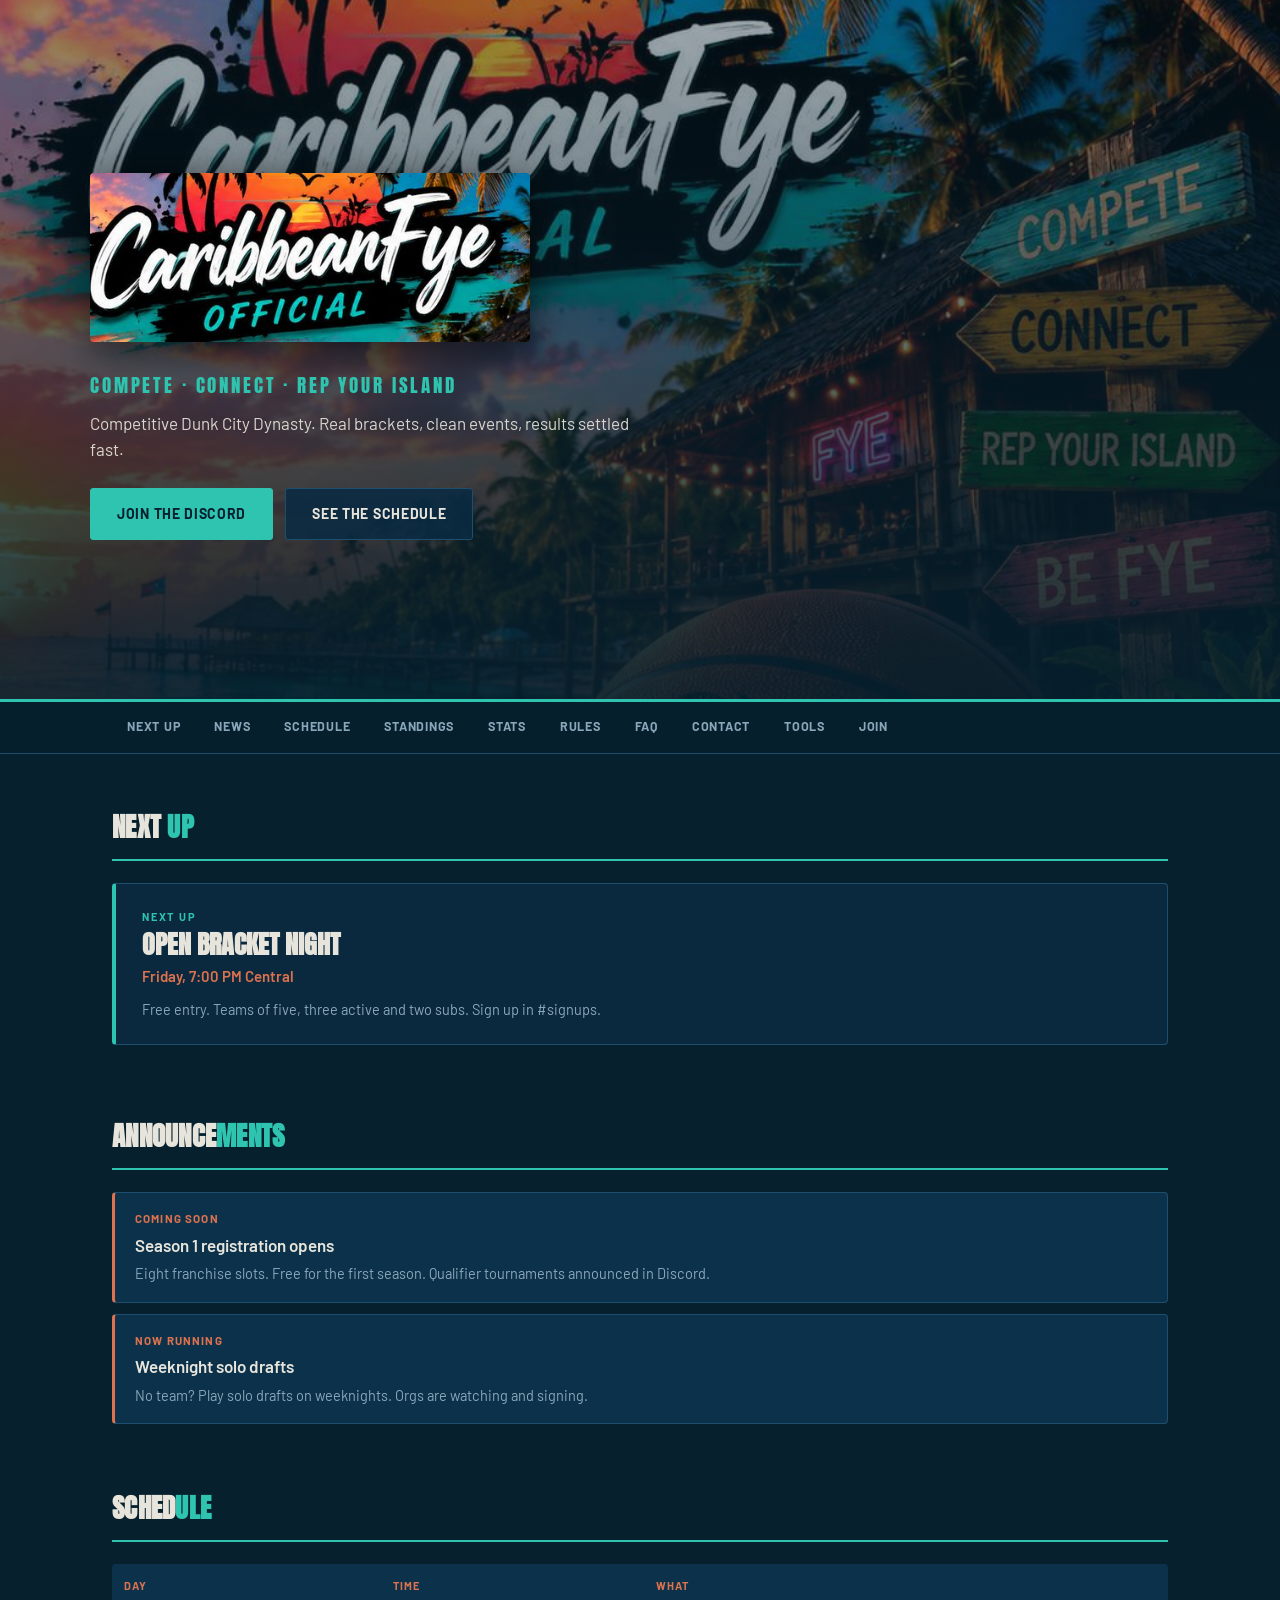
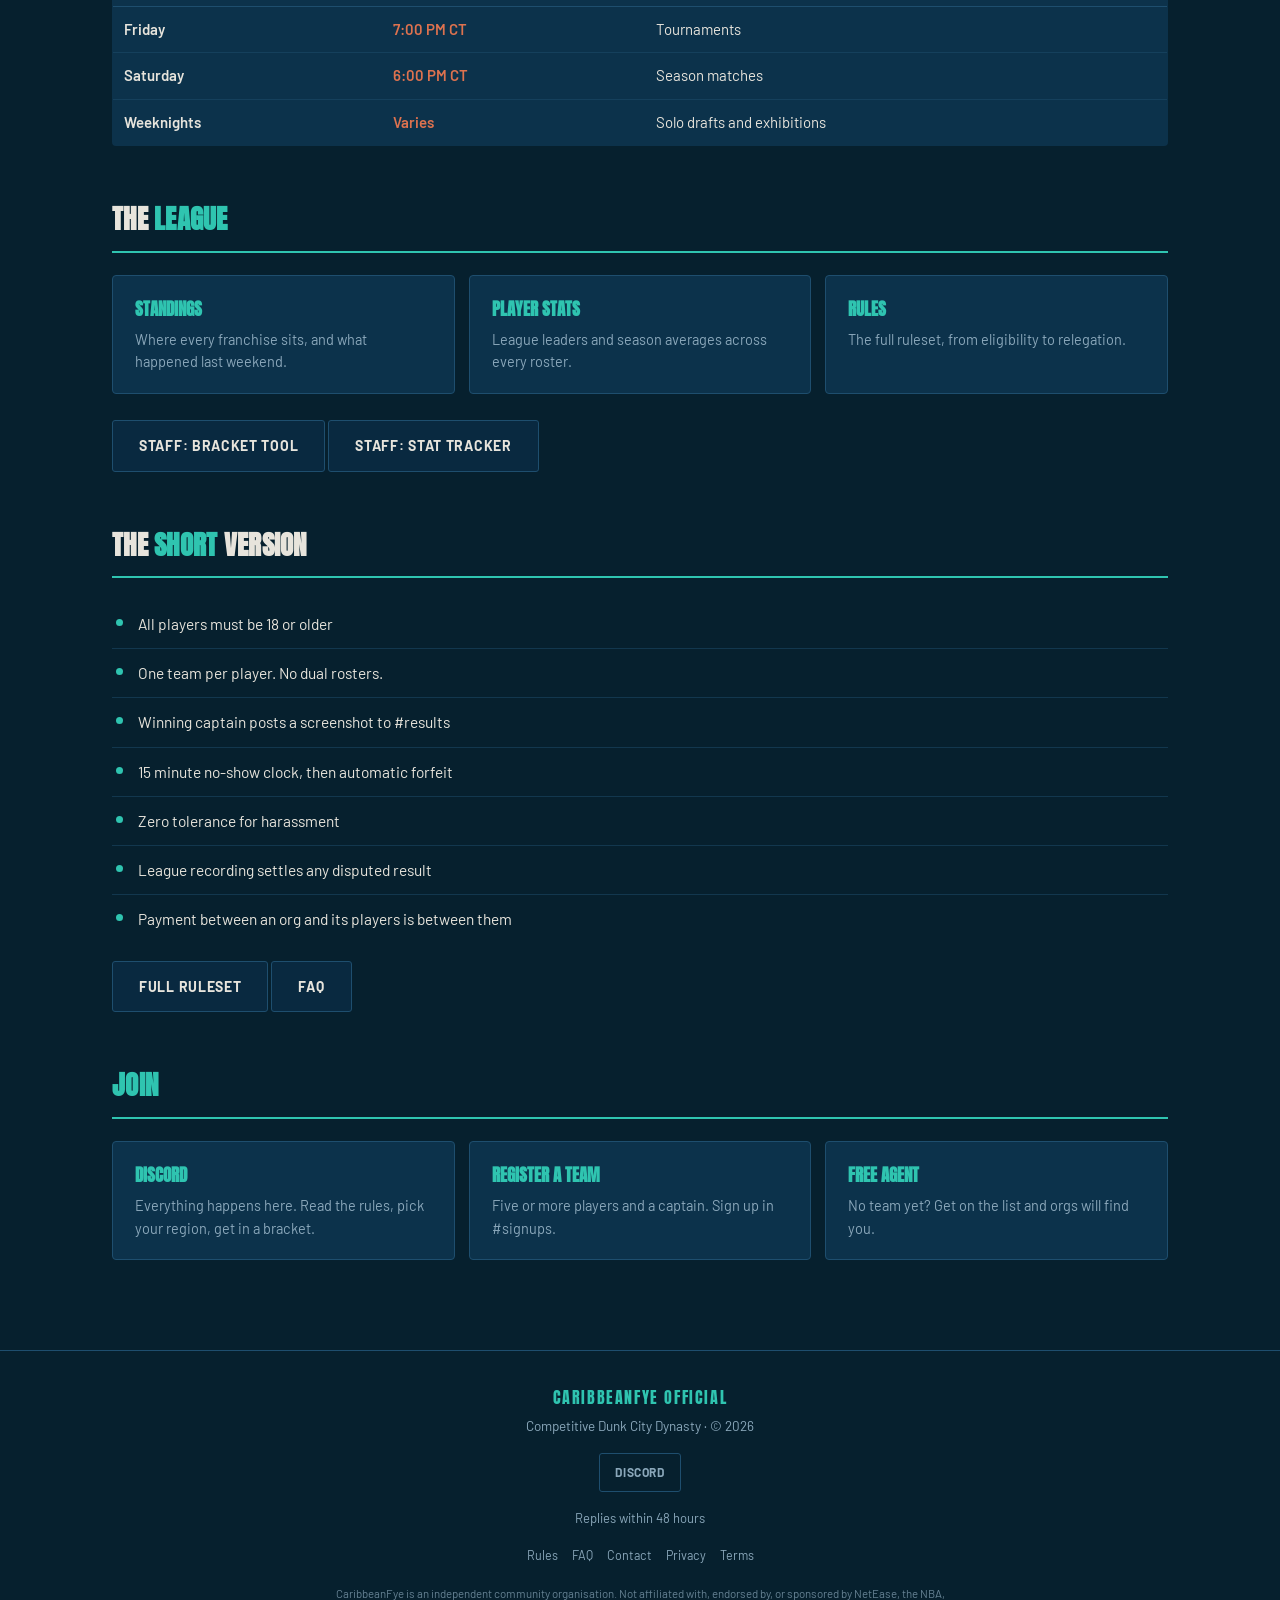
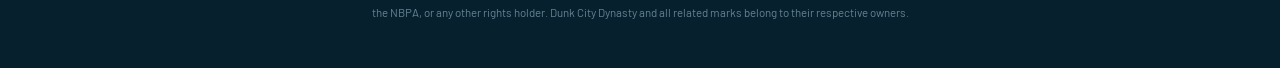
==== index.html @ d3480146 "Add link previews and site discovery files Co-authored-by: Copilot App <223556219+Copilot@users.nore" ====
<!DOCTYPE html>
<html lang="en">
<head>
<meta charset="utf-8">
<meta name="viewport" content="width=device-width, initial-scale=1">
<title>CaribbeanFye Official - Competitive Dunk City Dynasty</title>
<meta name="description" content="Competitive Dunk City Dynasty tournaments and league play. Real brackets, clean events, results settled fast.">
<meta property="og:type" content="website">
<meta property="og:site_name" content="CaribbeanFye Official">
<meta property="og:title" content="CaribbeanFye Official">
<meta property="og:description" content="Competitive Dunk City Dynasty. Real brackets, clean events, results settled fast.">
<meta property="og:url" content="https://rukeios.github.io/CF-Tourny/">
<meta property="og:image" content="https://rukeios.github.io/CF-Tourny/og-image.jpg">
<meta property="og:image:width" content="1200">
<meta property="og:image:height" content="630">
<meta property="og:image:alt" content="CaribbeanFye Official">
<meta name="twitter:card" content="summary_large_image">
<meta name="twitter:title" content="CaribbeanFye Official">
<meta name="twitter:description" content="Competitive Dunk City Dynasty. Real brackets, clean events, results settled fast.">
<meta name="twitter:image" content="https://rukeios.github.io/CF-Tourny/og-image.jpg">
<meta name="theme-color" content="#06202E">
<link rel="canonical" href="https://rukeios.github.io/CF-Tourny/">
<link rel="icon" type="image/png" href="[data-uri]">
<link rel="apple-touch-icon" href="[data-uri]">
<link rel="preconnect" href="https://fonts.googleapis.com">
<link rel="preconnect" href="https://fonts.gstatic.com" crossorigin>
<link href="https://fonts.googleapis.com/css2?family=Anton&family=Barlow:wght@400;500;600;700&display=swap" rel="stylesheet">
<style>
  :root{
    --deep:#06202E; --water:rgba(10,43,66,.90); --raised:rgba(14,52,78,.92);
    --line:#1E4E6E; --teal:#2FC4B0; --teal-dim:#1E8C7E; --coral:#DD724F;
    --gold:#E0A24F; --hot:#E05A4A; --sky:#9DC4D4;
    --sand:#E7E4DC; --muted:#8AA7BA;
  }
  *{box-sizing:border-box;margin:0;padding:0}
  html{background:var(--deep);scroll-behavior:smooth}
  body{
    color:var(--sand); font-family:'Barlow',system-ui,sans-serif;
    font-size:16px; line-height:1.55; min-height:100vh;
  }
  a{color:inherit;text-decoration:none}

  /* ---------- hero ---------- */
  .hero{
    min-height:78vh; display:flex; flex-direction:column;
    justify-content:center; padding:60px 22px 46px;
    background-image:
      linear-gradient(rgba(6,32,46,.38), rgba(6,32,46,.93)),
      url("[data-uri]");
    background-size:cover; background-position:center 28%;
    border-bottom:3px solid var(--teal);
  }
  .hero-in{max-width:1100px;margin:0 auto;width:100%}
  .home-link{display:inline-block;line-height:0}
  .home-link img{transition:transform .15s, box-shadow .15s}
  .home-link:hover img{transform:translateY(-2px);box-shadow:0 10px 44px rgba(47,196,176,.30)}
  .hero img{
    width:100%;max-width:440px;height:auto;
    border-radius:4px;box-shadow:0 8px 40px rgba(0,0,0,.6);
    margin-bottom:22px;
  }
  .tagline{
    font-family:'Anton',sans-serif;font-size:19px;letter-spacing:.15em;
    text-transform:uppercase;color:var(--teal);margin-bottom:9px;
  }
  .hero p{max-width:560px;color:var(--sand);font-size:17px;opacity:.92}
  .cta{display:flex;gap:12px;flex-wrap:wrap;margin-top:26px}
  .btn{
    font-family:'Barlow',sans-serif;font-size:14px;font-weight:700;
    letter-spacing:.05em;text-transform:uppercase;padding:14px 26px;
    border:1px solid var(--line);border-radius:3px;
    background:rgba(10,43,66,.88);color:var(--sand);cursor:pointer;
    display:inline-block;transition:.15s;
  }
  .btn:hover{border-color:var(--teal);color:var(--teal)}
  .btn.go{background:var(--teal);border-color:var(--teal);color:#06202E}
  .btn.go:hover{filter:brightness(1.1);color:#06202E}

  /* ---------- nav ---------- */
  nav{
    position:sticky;top:0;z-index:20;
    background:rgba(6,32,46,.96);backdrop-filter:blur(8px);
    border-bottom:1px solid var(--line);
  }
  .nav-in{
    max-width:1100px;margin:0 auto;padding:0 22px;
    display:flex;gap:4px;overflow-x:auto;
  }
  nav a{
    font-size:12.5px;font-weight:700;letter-spacing:.06em;
    text-transform:uppercase;color:var(--muted);
    padding:15px 15px;white-space:nowrap;
    border-bottom:2px solid transparent;
  }
  nav a:hover{color:var(--teal);border-bottom-color:var(--teal)}

  /* ---------- sections ---------- */
  main{max-width:1100px;margin:0 auto;padding:0 22px 90px}
  section{padding-top:52px}
  h2{
    font-family:'Anton',sans-serif;font-size:27px;
    text-transform:uppercase;letter-spacing:.01em;
    padding-bottom:11px;border-bottom:2px solid var(--teal);
    margin-bottom:22px;
  }
  h2 .accent{color:var(--teal)}

  .next-up{
    background:var(--water);border:1px solid var(--line);
    border-left:4px solid var(--teal);border-radius:4px;
    padding:24px 26px;margin-bottom:18px;
  }
  .next-up .kicker{
    font-size:11px;letter-spacing:.16em;text-transform:uppercase;
    color:var(--teal);font-weight:700;margin-bottom:5px;
  }
  .next-up h3{font-family:'Anton',sans-serif;font-size:26px;
              text-transform:uppercase;line-height:1.08;margin-bottom:7px}
  .next-up .when{color:var(--coral);font-size:15px;font-weight:600}
  .next-up .detail{color:var(--muted);font-size:14.5px;margin-top:9px}

  .cards{display:grid;gap:14px;
         grid-template-columns:repeat(auto-fit,minmax(268px,1fr))}
  .card{
    background:var(--raised);border:1px solid var(--line);
    border-radius:4px;padding:20px 22px;transition:.15s;display:block;
  }
  .card:hover{border-color:var(--teal);transform:translateY(-2px)}
  .card h3{font-family:'Anton',sans-serif;font-size:17px;
           text-transform:uppercase;margin-bottom:6px;color:var(--teal)}
  .card p{color:var(--muted);font-size:14.5px}

  .ann{
    background:var(--raised);border:1px solid var(--line);
    border-left:3px solid var(--coral);border-radius:4px;
    padding:17px 20px;margin-bottom:11px;
  }
  .ann .date{font-size:11.5px;letter-spacing:.1em;text-transform:uppercase;
             color:var(--coral);font-weight:700;margin-bottom:4px}
  .ann h4{font-size:17px;font-weight:600;margin-bottom:4px}
  .ann p{color:var(--muted);font-size:14.5px}

  table{width:100%;border-collapse:collapse;background:var(--raised);
        border:1px solid var(--line);border-radius:4px;overflow:hidden}
  th{font-size:11px;letter-spacing:.08em;text-transform:uppercase;
     color:var(--coral);text-align:left;padding:12px 11px;
     border-bottom:1px solid var(--line);font-weight:700}
  th.num,td.num{text-align:center;width:74px}
  td{padding:11px;border-bottom:1px solid rgba(30,78,110,.5);font-size:15px}
  tr:last-child td{border-bottom:none}
  .day{font-weight:600}
  .time{color:var(--coral);font-weight:600}

  .rules-list{list-style:none}
  .rules-list li{
    padding:12px 0 12px 26px;position:relative;
    border-bottom:1px solid rgba(30,78,110,.5);font-size:15.5px;
  }
  .rules-list li:last-child{border-bottom:none}
  .rules-list li::before{
    content:'';position:absolute;left:4px;top:19px;
    width:7px;height:7px;background:var(--teal);border-radius:50%;
  }

  footer{
    border-top:1px solid var(--line);padding:34px 22px 46px;
    text-align:center;color:var(--muted);font-size:13.5px;
  }
  
  footer .social{display:flex;gap:9px;justify-content:center;
    flex-wrap:wrap;margin:16px 0 14px}
  footer .social a{
    display:inline-flex;align-items:center;gap:7px;
    font-size:12px;font-weight:700;letter-spacing:.05em;
    text-transform:uppercase;padding:9px 15px;
    border:1px solid var(--line);border-radius:3px;
    color:var(--muted);transition:.15s;
  }
  footer .social a:hover{border-color:var(--teal);color:var(--teal)}
  footer .contact{margin:14px 0 10px;font-size:14px;line-height:1.9}
  footer .contact a{color:var(--coral)}
  footer .contact .biz{color:var(--sand);font-weight:600}
  footer .legal{margin-top:16px;font-size:12.5px}
  footer .legal a{color:var(--muted);margin:0 7px}
  footer .legal a:hover{color:var(--teal)}
  footer .disc{margin-top:18px;font-size:11.5px;color:var(--muted);
    opacity:.72;max-width:620px;margin-left:auto;margin-right:auto;
    line-height:1.65}
  footer .fl{color:var(--teal);font-family:'Anton',sans-serif;
             font-size:16px;letter-spacing:.1em;
             text-transform:uppercase;margin-bottom:6px}

  @media (max-width:640px){
    .hero{min-height:66vh;padding:44px 18px 36px}
    h2{font-size:22px}
    .next-up h3{font-size:21px}
    .tagline{font-size:16px}
    main{padding:0 18px 70px}
    td,th{padding:9px 8px;font-size:13.5px}
  }
</style>
</head>
<body>

<div class="hero">
  <div class="hero-in">
    <a href="index.html" class="home-link"><img src="[data-uri]" alt="CaribbeanFye Official"></a>
    <div class="tagline">Compete &middot; Connect &middot; Rep Your Island</div>
    <p>Competitive Dunk City Dynasty. Real brackets, clean events, results settled fast.</p>
    <div class="cta">
      <a class="btn go js-discord" href="#">Join the Discord</a>
      <a class="btn" href="#schedule-s">See the schedule</a>
    </div>
  </div>
</div>

<nav><div class="nav-in">
  <a href="#next-s">Next up</a>
  <a href="#news-s">News</a>
  <a href="#schedule-s">Schedule</a>
  <a href="standings.html">Standings</a>
  <a href="stats.html">Stats</a>
  <a href="rules.html">Rules</a>
  <a href="faq.html">FAQ</a>
  <a href="contact.html">Contact</a>
  <a href="#tools-s">Tools</a>
  <a href="#join-s">Join</a>
</div></nav>

<main>

  <section id="next-s">
    <h2>Next <span class="accent">Up</span></h2>
    <div id="next-event"></div>
  </section>

  <section id="news-s">
    <h2>Announce<span class="accent">ments</span></h2>
    <div id="announcements"></div>
  </section>

  <section id="schedule-s">
    <h2>Sched<span class="accent">ule</span></h2>
    <div id="schedule"></div>
  </section>

  <section id="tools-s">
    <h2>The <span class="accent">League</span></h2>
    <div class="cards">
      <a class="card" href="standings.html">
        <h3>Standings</h3>
        <p>Where every franchise sits, and what happened last weekend.</p>
      </a>
      <a class="card" href="stats.html">
        <h3>Player Stats</h3>
        <p>League leaders and season averages across every roster.</p>
      </a>
      <a class="card" href="rules.html">
        <h3>Rules</h3>
        <p>The full ruleset, from eligibility to relegation.</p>
      </a>
    </div>
    <div style="margin-top:26px">
      <a class="btn" href="admin/bracket.html">Staff: bracket tool</a>
      <a class="btn" href="admin/stats.html">Staff: stat tracker</a>
    </div>
  </section>

  <section id="rules-s">
    <h2>The <span class="accent">Short</span> Version</h2>
    <div id="rules"></div>
    <div style="margin-top:18px">
      <a class="btn" href="rules.html">Full ruleset</a>
      <a class="btn" href="faq.html">FAQ</a>
    </div>
  </section>

  <section id="join-s">
    <h2><span class="accent">Join</span></h2>
    <div class="cards">
      <a class="card js-discord" href="#">
        <h3>Discord</h3>
        <p>Everything happens here. Read the rules, pick your region, get in a bracket.</p>
      </a>
      <a class="card js-discord" href="#">
        <h3>Register a team</h3>
        <p>Five or more players and a captain. Sign up in #signups.</p>
      </a>
      <a class="card js-discord" href="#">
        <h3>Free agent</h3>
        <p>No team yet? Get on the list and orgs will find you.</p>
      </a>
    </div>
  </section>

</main>

<footer id="site-footer">
  <div class="fl">CaribbeanFye Official</div>
  <div>Competitive Dunk City Dynasty &middot; &copy; <span id="year"></span></div>
</footer>

<script>
/* =========================================================
   EDIT THIS BLOCK TO UPDATE THE SITE
   Everything below controls what shows on the page.
   Change the text between the quote marks, save, upload.
   ========================================================= */

const NEXT_EVENT = {
  kicker: "Next up",
  title:  "Open Bracket Night",
  when:   "Friday, 7:00 PM Central",
  detail: "Free entry. Teams of five, three active and two subs. Sign up in #signups."
};

const ANNOUNCEMENTS = [
  {
    date:  "Coming soon",
    title: "Season 1 registration opens",
    body:  "Eight franchise slots. Free for the first season. Qualifier tournaments announced in Discord."
  },
  {
    date:  "Now running",
    title: "Weeknight solo drafts",
    body:  "No team? Play solo drafts on weeknights. Orgs are watching and signing."
  }
];

const SCHEDULE = [
  {day: "Friday",    time: "7:00 PM CT", what: "Tournaments"},
  {day: "Saturday",  time: "6:00 PM CT", what: "Season matches"},
  {day: "Weeknights", time: "Varies",    what: "Solo drafts and exhibitions"}
];

const RULES = [
  "All players must be 18 or older",
  "One team per player. No dual rosters.",
  "Winning captain posts a screenshot to #results",
  "15 minute no-show clock, then automatic forfeit",
  "Zero tolerance for harassment",
  "League recording settles any disputed result",
  "Payment between an org and its players is between them"
];

const DISCORD_INVITE = "https://discord.gg/n3gy2gXWgk";

/* =========================================================
   CONTACT AND SOCIAL

   Fill these in as you get them. Leave a value as "" and
   that link simply will not show, so you can add them one
   at a time without anything looking broken.
   ========================================================= */

const CONTACT = {
  email:    "",                       /* e.g. hello@caribbeanfye.com */
  business: "",                       /* e.g. CaribbeanFye LLC */
  phone:    "",                       /* e.g. (254) 555-0142 */
  location: "",                       /* e.g. Killeen, Texas */
  hours:    "Replies within 48 hours"
};

const SOCIAL = {
  tiktok:    "",                      /* full https:// link */
  youtube:   "",
  instagram: "",
  twitter:   "",
  twitch:    "",
  discord:   DISCORD_INVITE
};
/* ========================================================= */
   /* paste your Discord invite link here */

/* ========================================================= */

function esc(s){
  return String(s).replace(/[&<>"']/g, c => ({
    '&':'&amp;','<':'&lt;','>':'&gt;','"':'&quot;',"'":'&#39;'
  })[c]);
}

document.querySelectorAll('.js-discord').forEach(a => {
  a.href = DISCORD_INVITE;
});

document.getElementById('next-event').innerHTML =
  '<div class="next-up">' +
    '<div class="kicker">' + esc(NEXT_EVENT.kicker) + '</div>' +
    '<h3>' + esc(NEXT_EVENT.title) + '</h3>' +
    '<div class="when">' + esc(NEXT_EVENT.when) + '</div>' +
    '<div class="detail">' + esc(NEXT_EVENT.detail) + '</div>' +
  '</div>';

document.getElementById('announcements').innerHTML =
  ANNOUNCEMENTS.map(a =>
    '<div class="ann"><div class="date">' + esc(a.date) + '</div>' +
    '<h4>' + esc(a.title) + '</h4>' +
    '<p>' + esc(a.body) + '</p></div>'
  ).join('');

document.getElementById('schedule').innerHTML =
  '<table><tr><th>Day</th><th>Time</th><th>What</th></tr>' +
  SCHEDULE.map(s =>
    '<tr><td class="day">' + esc(s.day) + '</td>' +
    '<td class="time">' + esc(s.time) + '</td>' +
    '<td>' + esc(s.what) + '</td></tr>'
  ).join('') + '</table>';

document.getElementById('rules').innerHTML =
  '<ul class="rules-list">' +
  RULES.map(r => '<li>' + esc(r) + '</li>').join('') +
  '</ul>';

document.getElementById('year').textContent = new Date().getFullYear();

/* ---------- footer: social, contact, legal ---------- */
(function(){
  const f = document.getElementById('site-footer');
  if(!f) return;

  const names = {tiktok:'TikTok', youtube:'YouTube', instagram:'Instagram',
                 twitter:'X', twitch:'Twitch', discord:'Discord'};
  let social = '';
  Object.keys(names).forEach(k => {
    const url = SOCIAL[k];
    if(!url || url === '#') return;
    social += '<a href="' + url + '" target="_blank" rel="noopener">' +
              names[k] + '</a>';
  });
  if(social) social = '<div class="social">' + social + '</div>';

  let contact = '';
  if(CONTACT.business) contact += '<div class="biz">' + esc(CONTACT.business) + '</div>';
  if(CONTACT.email)    contact += '<div><a href="mailto:' + esc(CONTACT.email) +
                                  '">' + esc(CONTACT.email) + '</a></div>';
  if(CONTACT.phone)    contact += '<div><a href="tel:' +
                                  esc(CONTACT.phone.replace(/[^0-9+]/g,'')) +
                                  '">' + esc(CONTACT.phone) + '</a></div>';
  if(CONTACT.location) contact += '<div>' + esc(CONTACT.location) + '</div>';
  if(CONTACT.hours)    contact += '<div style="color:var(--muted);font-size:13px">' +
                                  esc(CONTACT.hours) + '</div>';
  if(contact) contact = '<div class="contact">' + contact + '</div>';

  const legal = '<div class="legal">' +
    '<a href="rules.html">Rules</a>' +
    '<a href="faq.html">FAQ</a>' +
    '<a href="contact.html">Contact</a>' +
    '<a href="privacy.html">Privacy</a>' +
    '<a href="terms.html">Terms</a>' +
    '</div>';

  const disc = '<div class="disc">CaribbeanFye is an independent community ' +
    'organisation. Not affiliated with, endorsed by, or sponsored by NetEase, ' +
    'the NBA, the NBPA, or any other rights holder. Dunk City Dynasty and all ' +
    'related marks belong to their respective owners.</div>';

  f.insertAdjacentHTML('beforeend', social + contact + legal + disc);
})();

</script>
</body>
</html>
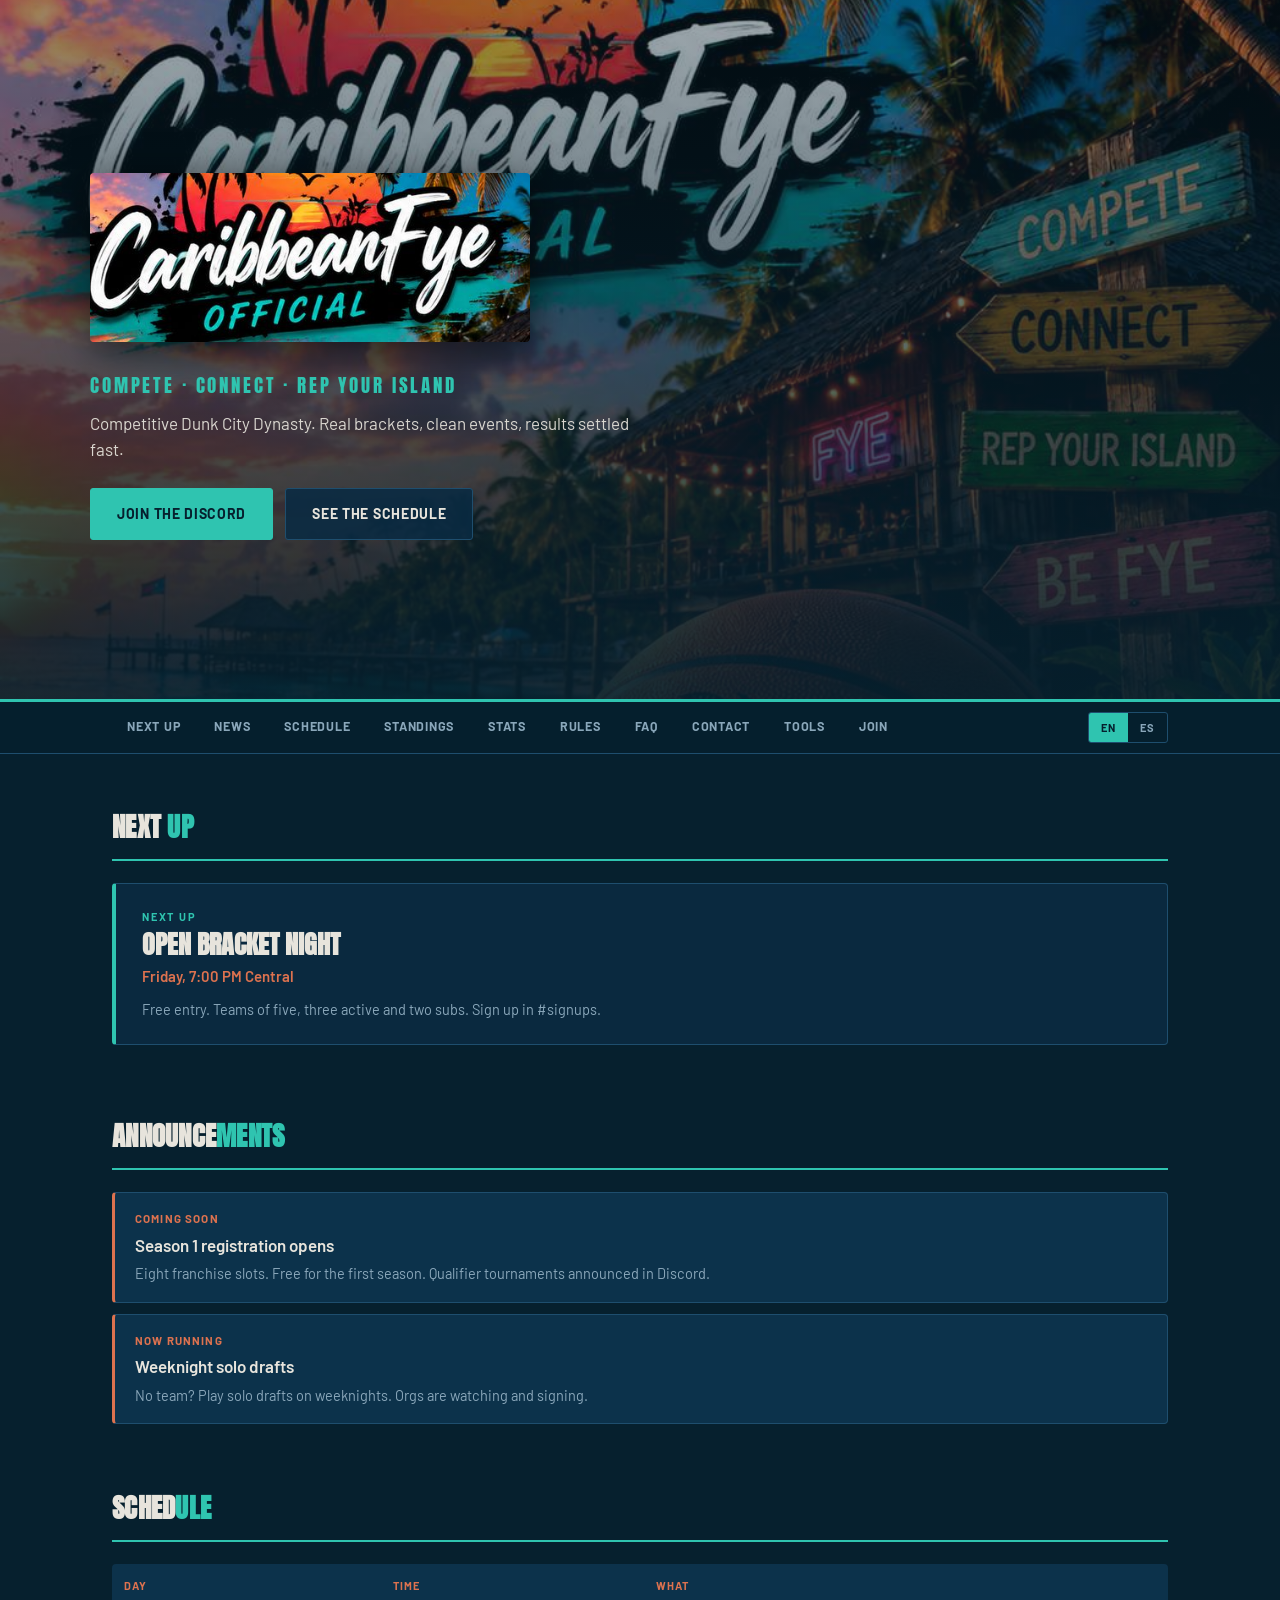
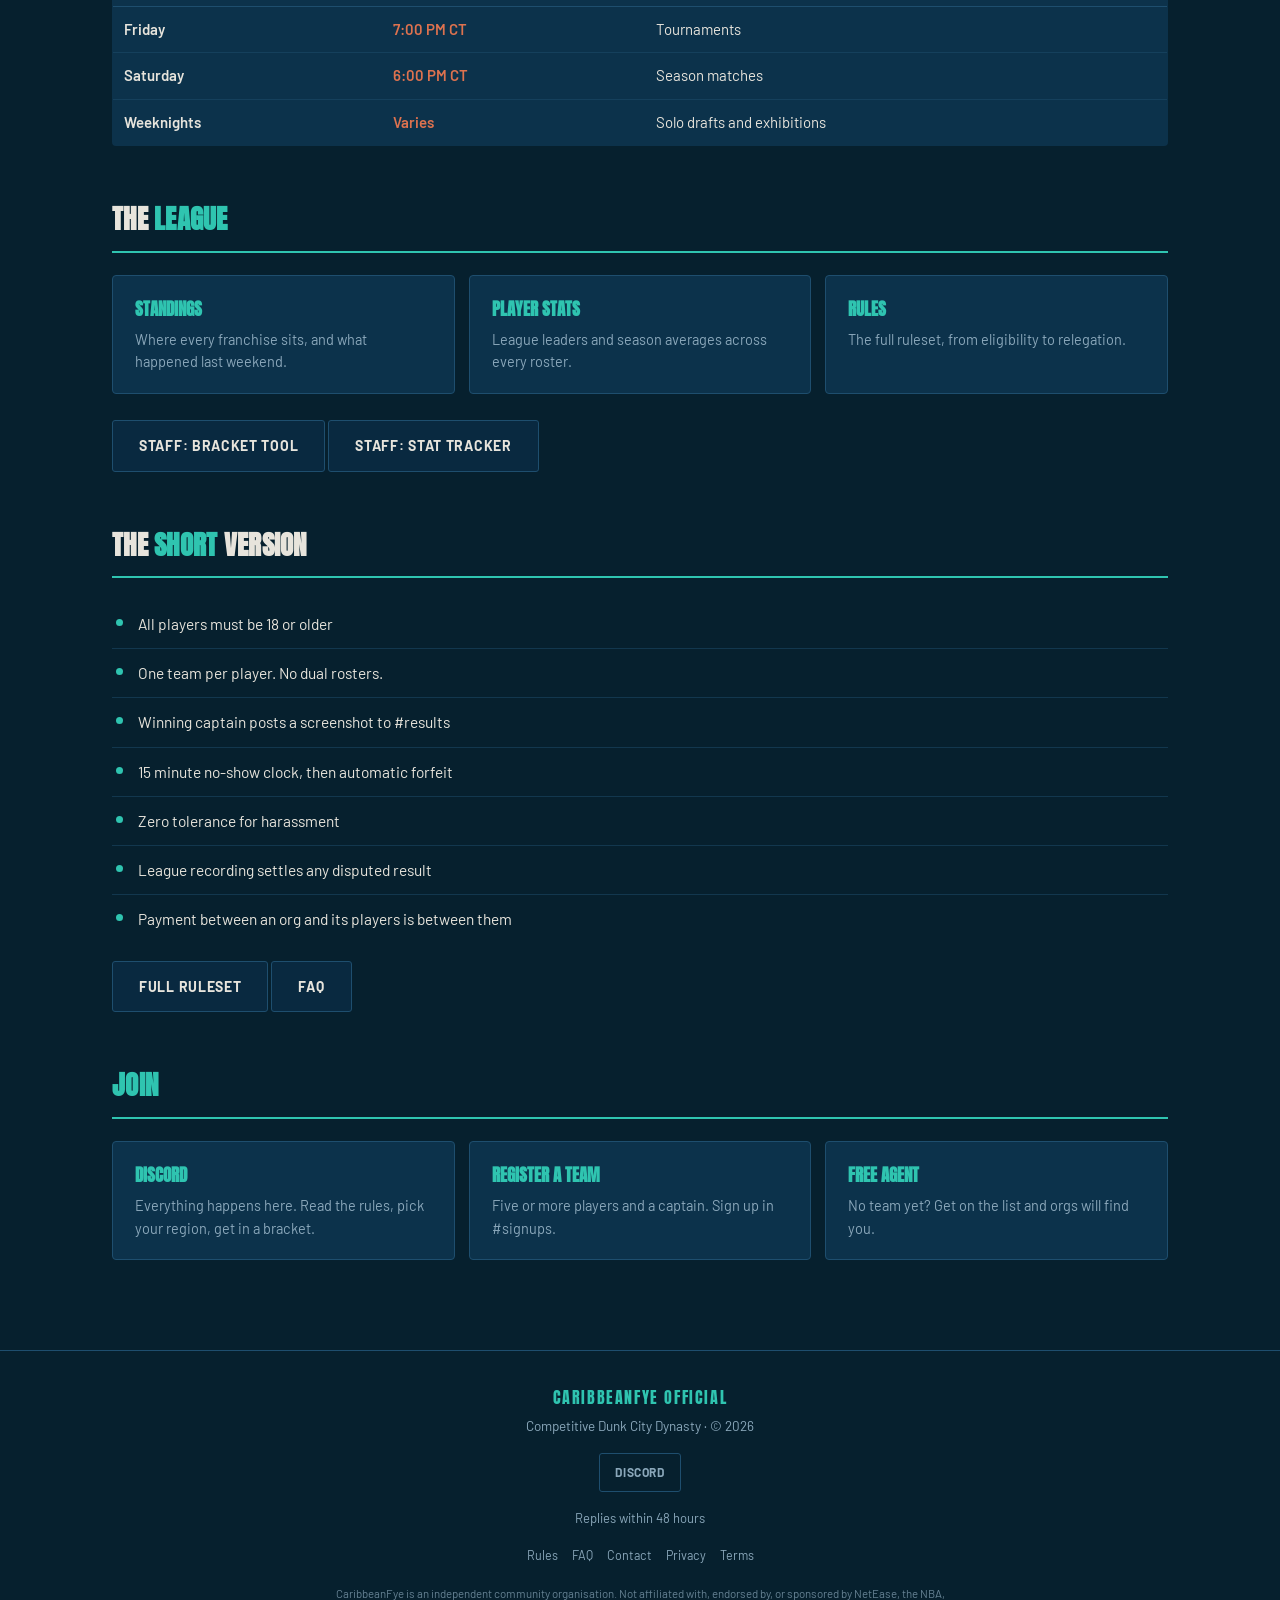
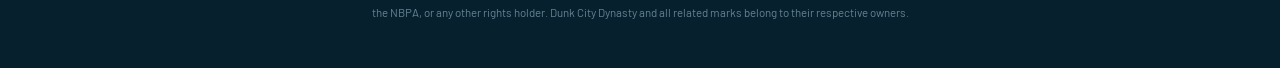
==== commit 5c17020b: "Refresh public site pages Co-authored-by: Copilot App <223556219+Copilot@users.noreply.github.com>" ====
--- a/index.html
+++ b/index.html
@@ -198,6 +198,20 @@
     main{padding:0 18px 70px}
     td,th{padding:9px 8px;font-size:13.5px}
   }
+
+  .langtog{
+    display:flex;gap:0;border:1px solid var(--line);border-radius:3px;
+    overflow:hidden;margin-left:auto;align-self:center;flex-shrink:0;
+  }
+  .langtog button{
+    font-family:'Barlow',sans-serif;font-size:11px;font-weight:700;
+    letter-spacing:.09em;padding:8px 12px;border:none;cursor:pointer;
+    background:transparent;color:var(--muted);transition:.14s;
+  }
+  .langtog button:hover{color:var(--teal)}
+  .langtog button.on{background:var(--teal);color:#06202E}
+  .nav-in{align-items:center}
+
 </style>
 </head>
 <body>
@@ -224,7 +238,7 @@
   <a href="faq.html">FAQ</a>
   <a href="contact.html">Contact</a>
   <a href="#tools-s">Tools</a>
-  <a href="#join-s">Join</a>
+  <a href="join.html">Join</a>
 </div></nav>
 
 <main>
@@ -282,11 +296,11 @@
         <h3>Discord</h3>
         <p>Everything happens here. Read the rules, pick your region, get in a bracket.</p>
       </a>
-      <a class="card js-discord" href="#">
+      <a class="card" href="join.html">
         <h3>Register a team</h3>
         <p>Five or more players and a captain. Sign up in #signups.</p>
       </a>
-      <a class="card js-discord" href="#">
+      <a class="card" href="join.html">
         <h3>Free agent</h3>
         <p>No team yet? Get on the list and orgs will find you.</p>
       </a>
@@ -384,6 +398,7 @@
   a.href = DISCORD_INVITE;
 });
 
+function buildPage(){
 document.getElementById('next-event').innerHTML =
   '<div class="next-up">' +
     '<div class="kicker">' + esc(NEXT_EVENT.kicker) + '</div>' +
@@ -412,6 +427,8 @@
   RULES.map(r => '<li>' + esc(r) + '</li>').join('') +
   '</ul>';
 
+}
+buildPage();
 document.getElementById('year').textContent = new Date().getFullYear();
 
 /* ---------- footer: social, contact, legal ---------- */
@@ -458,6 +475,167 @@
   f.insertAdjacentHTML('beforeend', social + contact + legal + disc);
 })();
 
+
+/* ---------- Spanish strings ---------- */
+const STR = {
+ "Next up": "Próximo evento",
+ "News": "Noticias",
+ "Schedule": "Calendario",
+ "Standings": "Clasificación",
+ "Stats": "Estadísticas",
+ "Rules": "Reglas",
+ "FAQ": "Preguntas",
+ "Contact": "Contacto",
+ "Tools": "Herramientas",
+ "Join": "Únete",
+ "Home": "Inicio",
+ "Privacy": "Privacidad",
+ "Terms": "Términos",
+ "CaribbeanFye Official": "CaribbeanFye Official",
+ "Competitive Dunk City Dynasty ·": "Dunk City Dynasty competitivo ·",
+ "Discord": "Discord",
+ "TikTok": "TikTok",
+ "YouTube": "YouTube",
+ "Instagram": "Instagram",
+ "X": "X",
+ "Twitch": "Twitch",
+ "Replies within 48 hours": "Respondemos en menos de 48 horas",
+ "CaribbeanFye is an independent community organisation. Not affiliated with, endorsed by, or sponsored by NetEase, the NBA, the NBPA, or any other rights holder. Dunk City Dynasty and all related marks belong to their respective owners.": "CaribbeanFye es una organización comunitaria independiente. No está afiliada, respaldada ni patrocinada por NetEase, la NBA, la NBPA ni ningún otro titular de derechos. Dunk City Dynasty y todas las marcas relacionadas pertenecen a sus respectivos dueños.",
+ "Join the Discord": "Únete al Discord",
+ "See the schedule": "Ver el calendario",
+ "Full ruleset": "Reglamento completo",
+ "Common questions": "Preguntas frecuentes",
+ "Read the rules first": "Lee las reglas primero",
+ "Back to home": "Volver al inicio",
+ "Register a team": "Registra un equipo",
+ "Register as a free agent": "Regístrate como agente libre",
+ "Compete · Connect · Rep Your Island": "Compite · Conecta · Representa tu isla",
+ "Competitive Dunk City Dynasty. Real brackets, clean events, results settled fast.": "Dunk City Dynasty competitivo. Brackets de verdad, eventos limpios y resultados resueltos rápido.",
+ "Next": "Próximo",
+ "Up": "Evento",
+ "Announce": "Anun",
+ "ments": "cios",
+ "Sched": "Calen",
+ "ule": "dario",
+ "League": "Liga",
+ "The": "La",
+ "Short": "Versión",
+ "Version": "corta",
+ "Open Bracket Night": "Noche de bracket abierto",
+ "Friday, 7:00 PM Central": "Viernes, 7:00 PM hora central",
+ "Free entry. Teams of five, three active and two subs. Sign up in #signups.": "Entrada gratis. Equipos de cinco, tres activos y dos suplentes. Regístrate en #signups.",
+ "Coming soon": "Muy pronto",
+ "Season 1 registration opens": "Abre la inscripción de la Temporada 1",
+ "Eight franchise slots. Free for the first season. Qualifier tournaments announced in Discord.": "Ocho plazas de franquicia. Gratis la primera temporada. Los torneos clasificatorios se anuncian en Discord.",
+ "Now running": "En curso",
+ "Weeknight solo drafts": "Drafts individuales entre semana",
+ "No team? Play solo drafts on weeknights. Orgs are watching and signing.": "¿Sin equipo? Juega drafts individuales entre semana. Las organizaciones están mirando y fichando.",
+ "Day": "Día",
+ "Time": "Hora",
+ "What": "Qué",
+ "Friday": "Viernes",
+ "Saturday": "Sábado",
+ "Weeknights": "Entre semana",
+ "7:00 PM CT": "7:00 PM CT",
+ "6:00 PM CT": "6:00 PM CT",
+ "Varies": "Variable",
+ "Tournaments": "Torneos",
+ "Season matches": "Partidos de temporada",
+ "Solo drafts and exhibitions": "Drafts individuales y exhibiciones",
+ "All players must be 18 or older": "Todos los jugadores deben tener 18 años o más",
+ "One team per player. No dual rosters.": "Un equipo por jugador. Nada de dobles plantillas.",
+ "Winning captain posts a screenshot to #results": "El capitán ganador publica una captura en #results",
+ "15 minute no-show clock, then automatic forfeit": "Reloj de 15 minutos por incomparecencia, luego derrota automática",
+ "Zero tolerance for harassment": "Cero tolerancia al acoso",
+ "League recording settles any disputed result": "La grabación de la liga resuelve cualquier resultado en disputa",
+ "Payment between an org and its players is between them": "Los pagos entre una organización y sus jugadores son asunto de ellos",
+ "Where every franchise sits, and what happened last weekend.": "Dónde está cada franquicia y qué pasó el fin de semana pasado.",
+ "Player Stats": "Estadísticas de jugadores",
+ "League leaders and season averages across every roster.": "Líderes de la liga y promedios de temporada de todas las plantillas.",
+ "The full ruleset, from eligibility to relegation.": "El reglamento completo, desde elegibilidad hasta descenso.",
+ "Staff: bracket tool": "Staff: herramienta de brackets",
+ "Staff: stat tracker": "Staff: registro de estadísticas",
+ "Everything happens here. Read the rules, pick your region, get in a bracket.": "Todo pasa aquí. Lee las reglas, elige tu región y entra a un bracket.",
+ "Five or more players and a captain. Sign up in #signups.": "Cinco jugadores o más y un capitán. Regístrate en #signups.",
+ "Free agent": "Agente libre",
+ "No team yet? Get on the list and orgs will find you.": "¿Todavía sin equipo? Ponte en la lista y las organizaciones te encontrarán."
+};
+function renderAll(){ buildPage(); }
+
+/* =========================================================
+   LANGUAGE TOGGLE
+
+   Every visible English string has a Spanish counterpart in
+   the STR map below. Switching walks the page and swaps them.
+
+   To fix a translation: find the English line on the left,
+   change the Spanish on the right. Nothing else.
+   ========================================================= */
+
+let LANG = 'en';
+try{ LANG = localStorage.getItem('cf_lang') || 'en'; }catch(e){}
+
+function tr(s){
+  if(LANG === 'en') return s;
+  const k = String(s).trim();
+  return (STR[k] !== undefined) ? STR[k] : s;
+}
+
+/* swaps whole text nodes, so partial matches cannot corrupt anything */
+function walkTranslate(root, back){
+  const w = document.createTreeWalker(root, NodeFilter.SHOW_TEXT, null);
+  const jobs = [];
+  while(w.nextNode()){
+    const n = w.currentNode;
+    const raw = n.nodeValue;
+    const t = raw.trim();
+    if(!t) continue;
+    if(n.parentElement && /SCRIPT|STYLE/.test(n.parentElement.tagName)) continue;
+
+    let out = null;
+    if(!back){
+      if(!n.__en) n.__en = t;
+      if(STR[n.__en] !== undefined) out = STR[n.__en];
+    } else if(n.__en){
+      out = n.__en;
+    }
+    if(out !== null && out !== undefined){
+      jobs.push([n, raw.replace(t, out)]);
+    }
+  }
+  jobs.forEach(j => { j[0].nodeValue = j[1]; });
+}
+
+function applyLang(){
+  document.documentElement.lang = LANG;
+  document.querySelectorAll('.langtog button').forEach(b => {
+    b.classList.toggle('on', b.dataset.l === LANG);
+  });
+  /* re-render anything JS builds, then swap the static text */
+  if(typeof renderAll === 'function') renderAll();
+  walkTranslate(document.body, LANG === 'en');
+}
+
+function setLang(l){
+  LANG = l;
+  try{ localStorage.setItem('cf_lang', l); }catch(e){}
+  applyLang();
+}
+
+(function(){
+  const nav = document.querySelector('.nav-in');
+  if(nav){
+    const d = document.createElement('div');
+    d.className = 'langtog';
+    d.innerHTML = '<button data-l="en">EN</button><button data-l="es">ES</button>';
+    nav.appendChild(d);
+    d.querySelectorAll('button').forEach(b => {
+      b.onclick = () => setLang(b.dataset.l);
+    });
+  }
+  applyLang();
+})();
+
 </script>
 </body>
 </html>
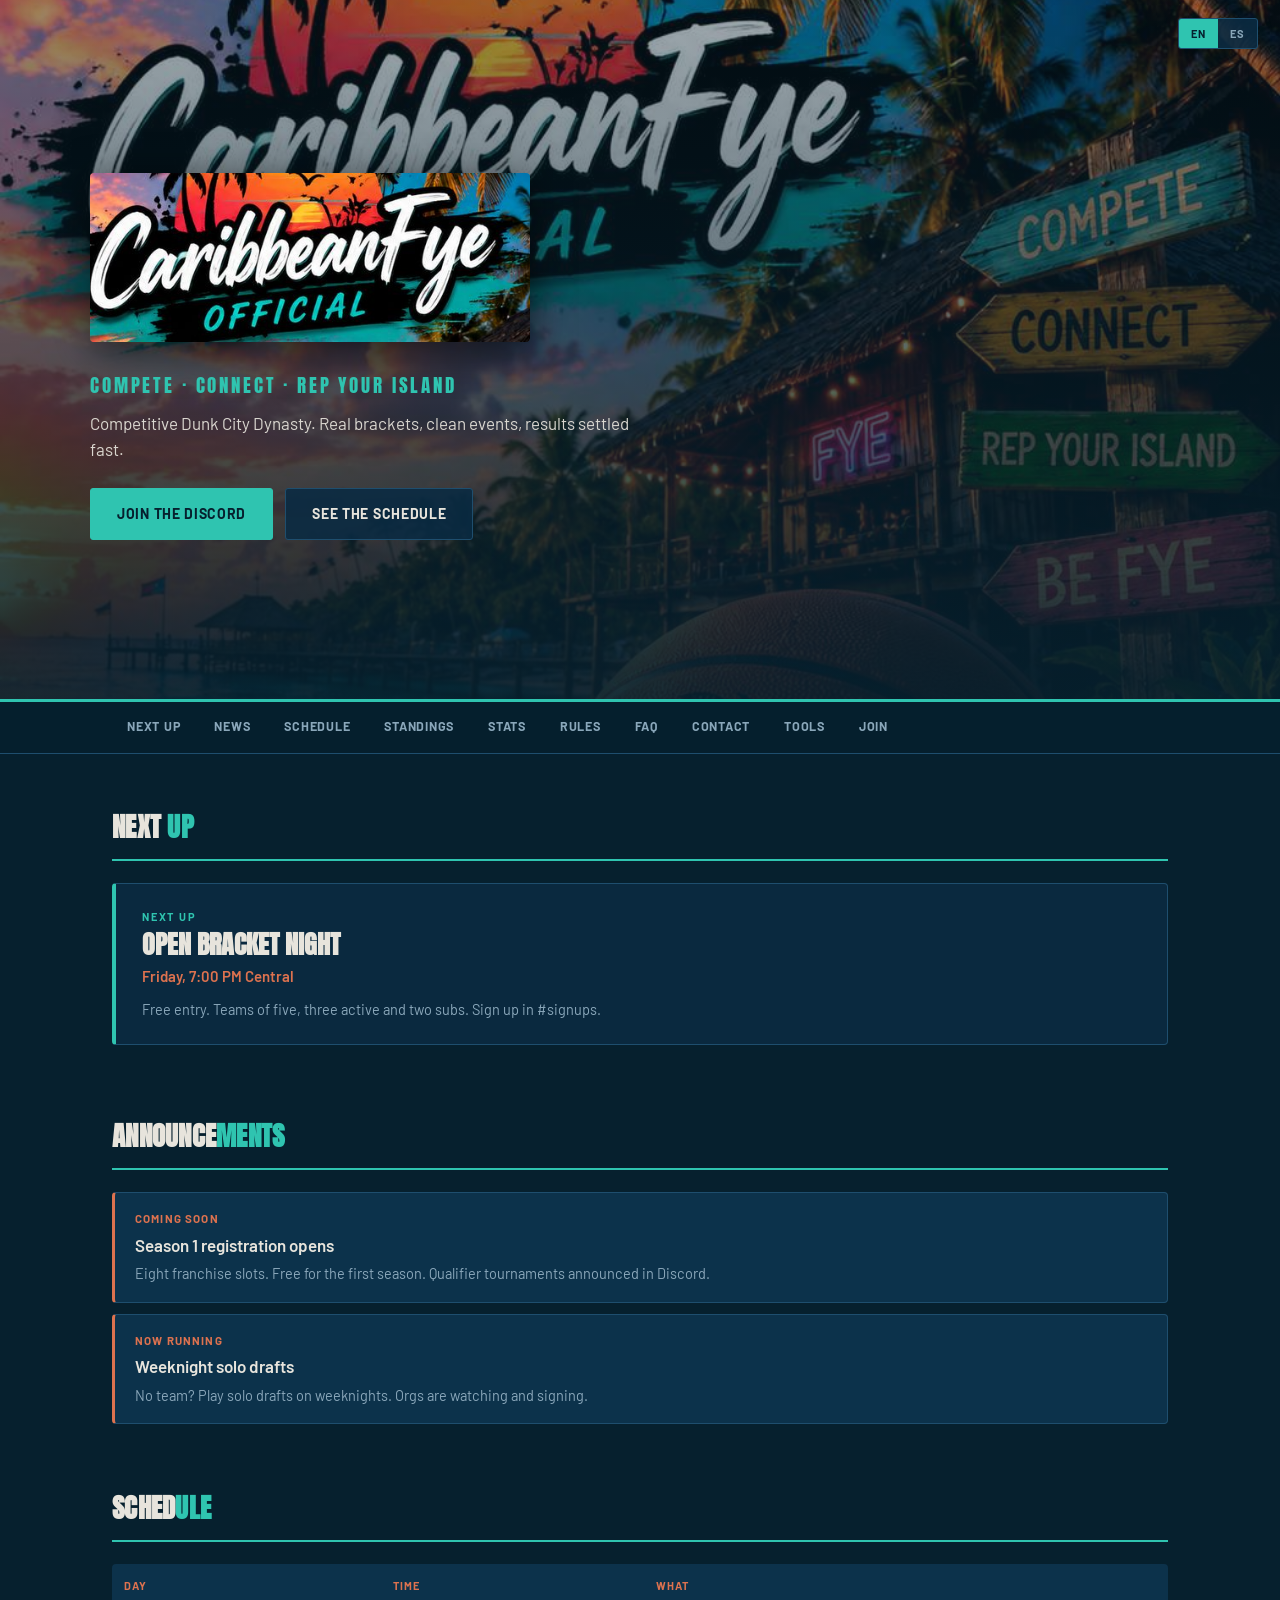
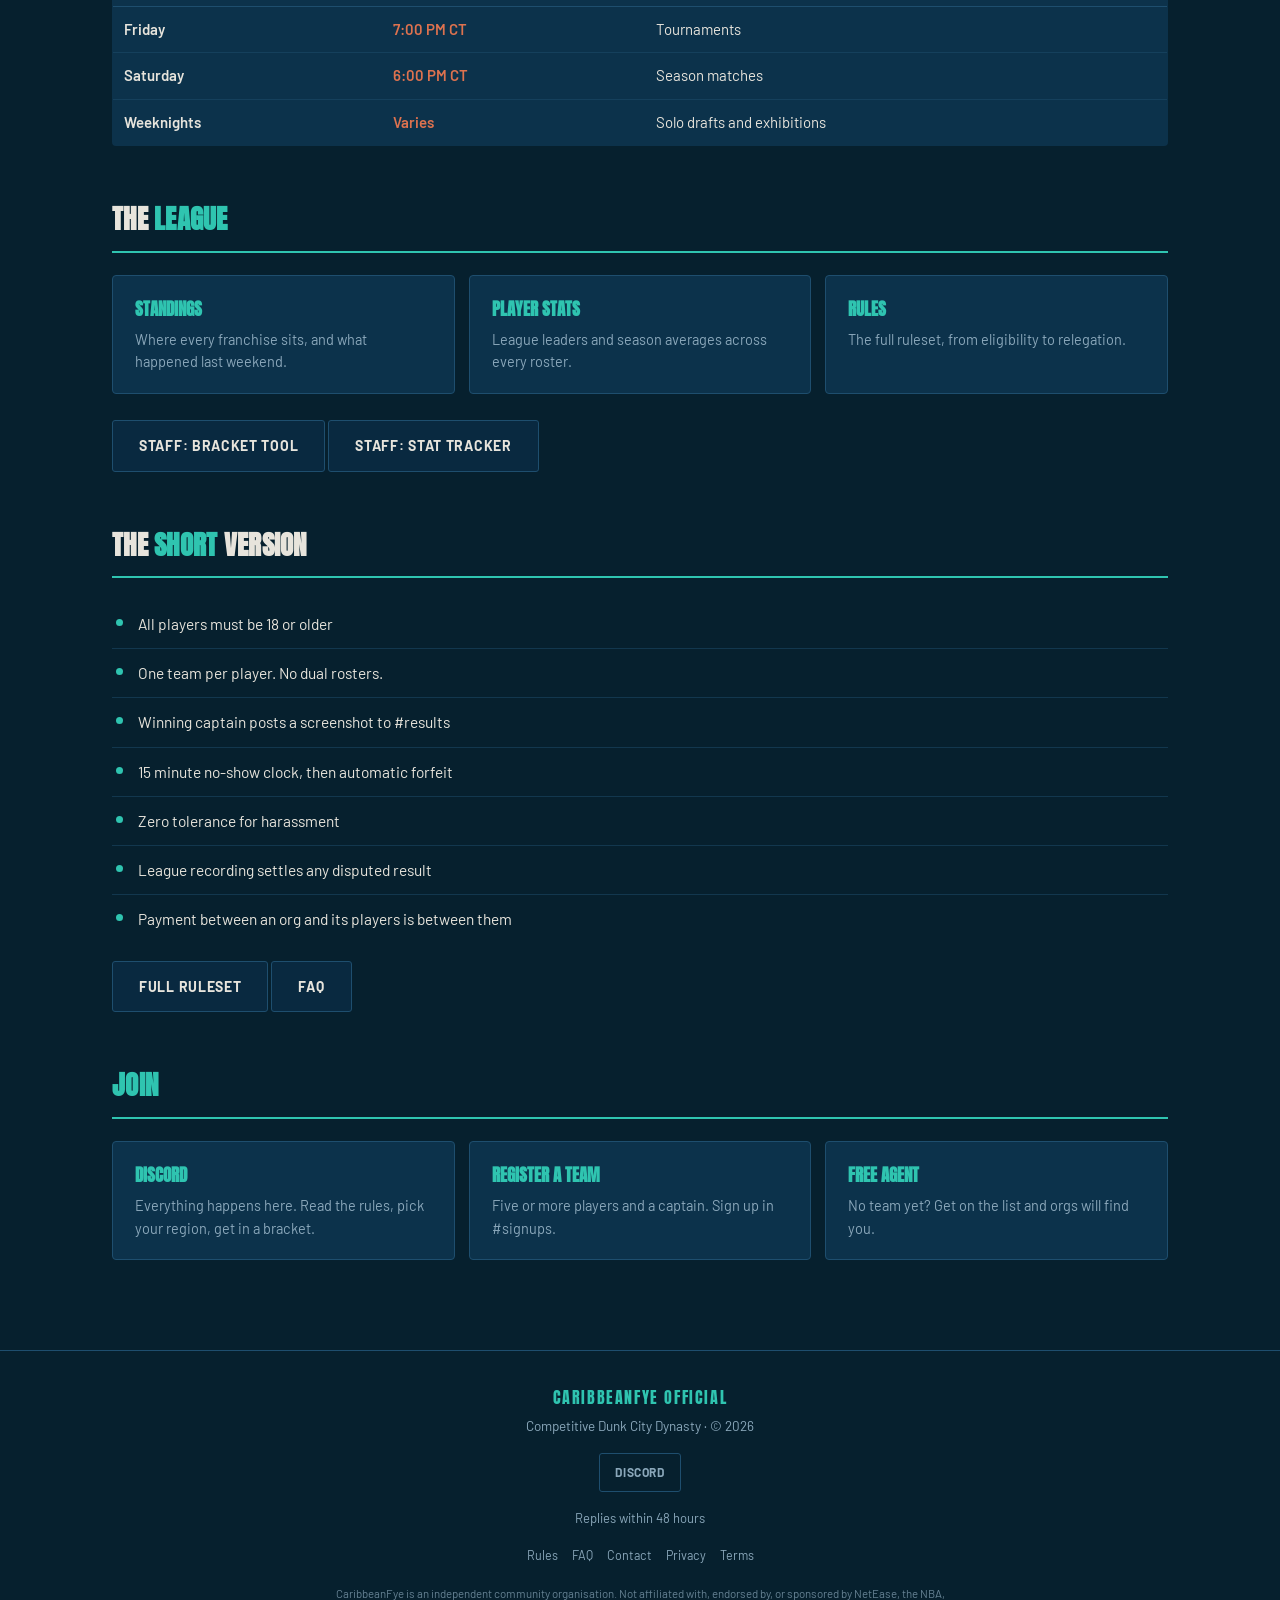
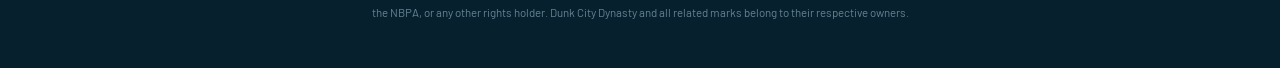
==== commit e32761a4: "Float language selector outside navigation Co-authored-by: Copilot App <223556219+Copilot@users.nore" ====
--- a/index.html
+++ b/index.html
@@ -200,8 +200,9 @@
   }
 
   .langtog{
-    display:flex;gap:0;border:1px solid var(--line);border-radius:3px;
-    overflow:hidden;margin-left:auto;align-self:center;flex-shrink:0;
+    position:fixed;top:18px;right:22px;z-index:30;display:flex;gap:0;
+    border:1px solid var(--line);border-radius:3px;overflow:hidden;
+    background:var(--water);box-shadow:0 4px 14px rgba(0,0,0,.25);
   }
   .langtog button{
     font-family:'Barlow',sans-serif;font-size:11px;font-weight:700;
@@ -210,8 +211,6 @@
   }
   .langtog button:hover{color:var(--teal)}
   .langtog button.on{background:var(--teal);color:#06202E}
-  .nav-in{align-items:center}
-
 </style>
 </head>
 <body>
@@ -591,6 +590,7 @@
     const t = raw.trim();
     if(!t) continue;
     if(n.parentElement && /SCRIPT|STYLE/.test(n.parentElement.tagName)) continue;
+    if(n.parentElement && n.parentElement.closest('.langtog')) continue;
 
     let out = null;
     if(!back){
@@ -623,12 +623,11 @@
 }
 
 (function(){
-  const nav = document.querySelector('.nav-in');
-  if(nav){
+  {
     const d = document.createElement('div');
     d.className = 'langtog';
     d.innerHTML = '<button data-l="en">EN</button><button data-l="es">ES</button>';
-    nav.appendChild(d);
+    document.body.appendChild(d);
     d.querySelectorAll('button').forEach(b => {
       b.onclick = () => setLang(b.dataset.l);
     });
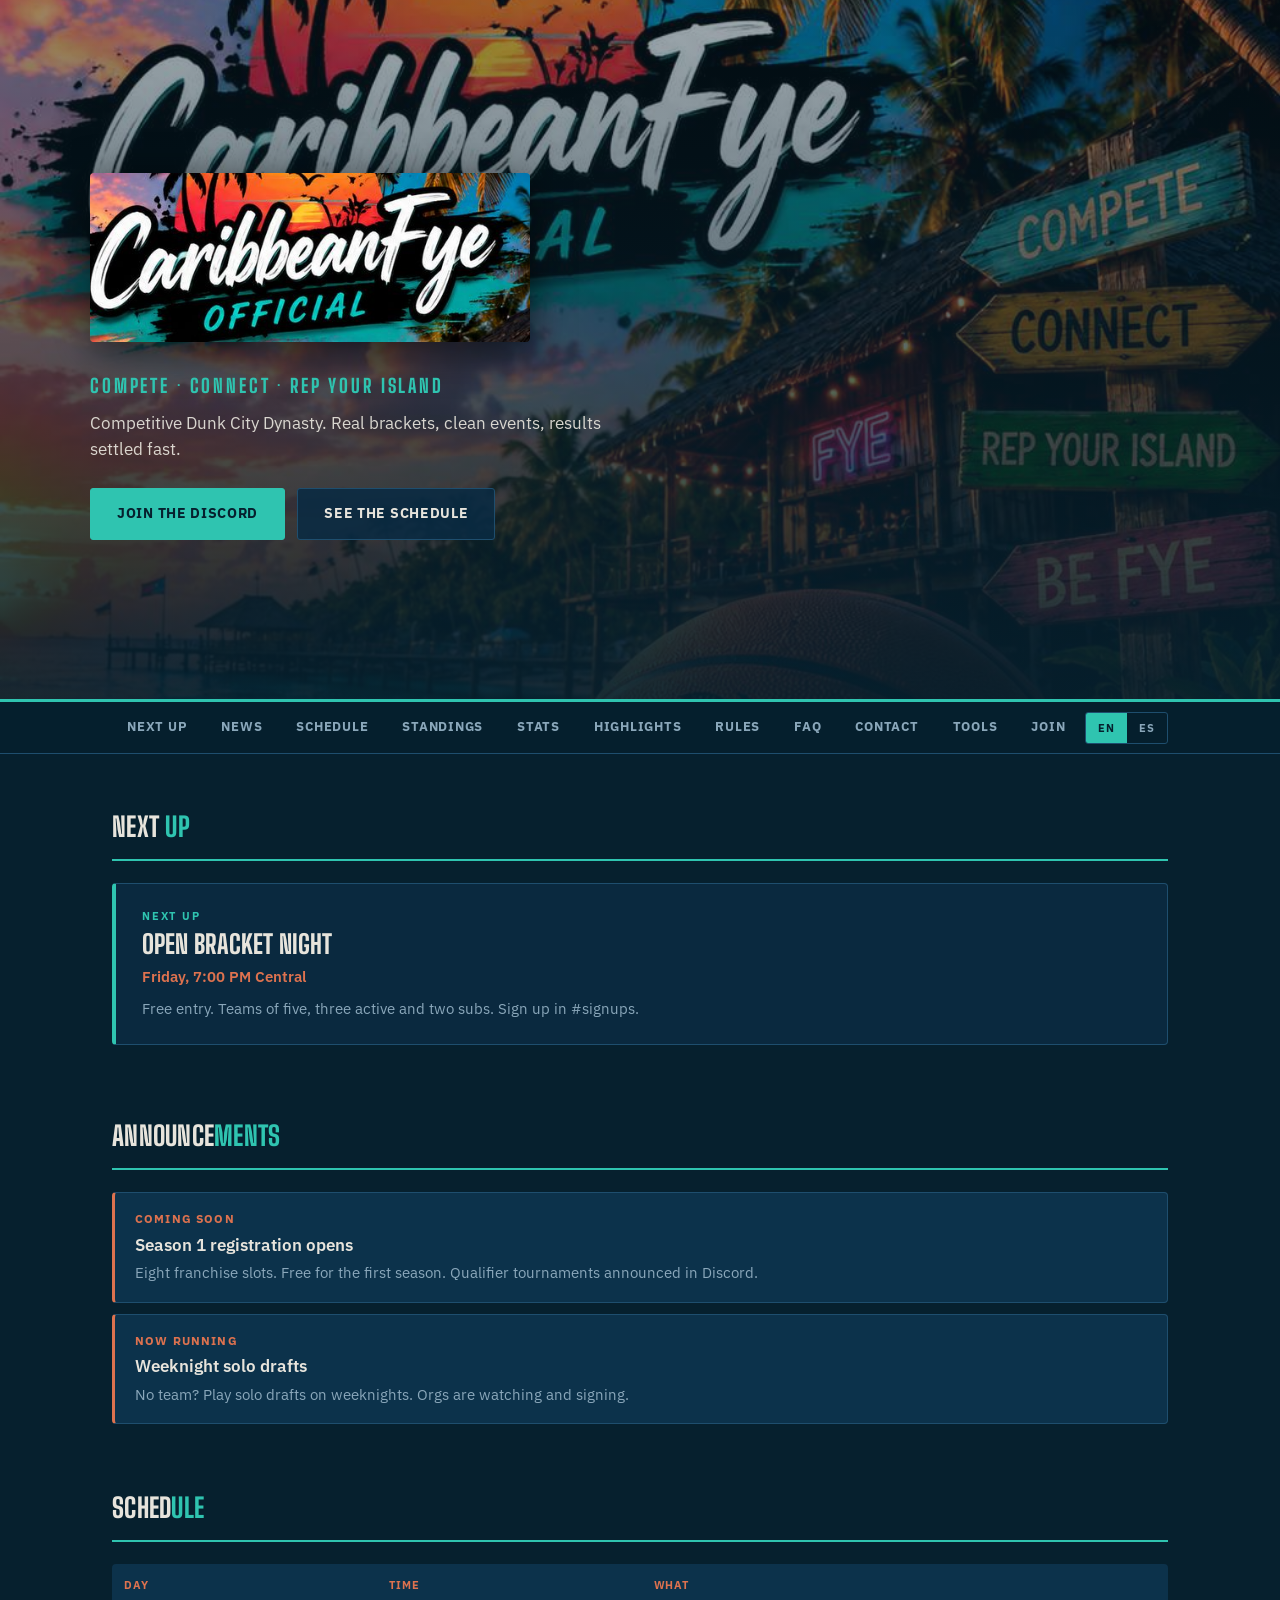
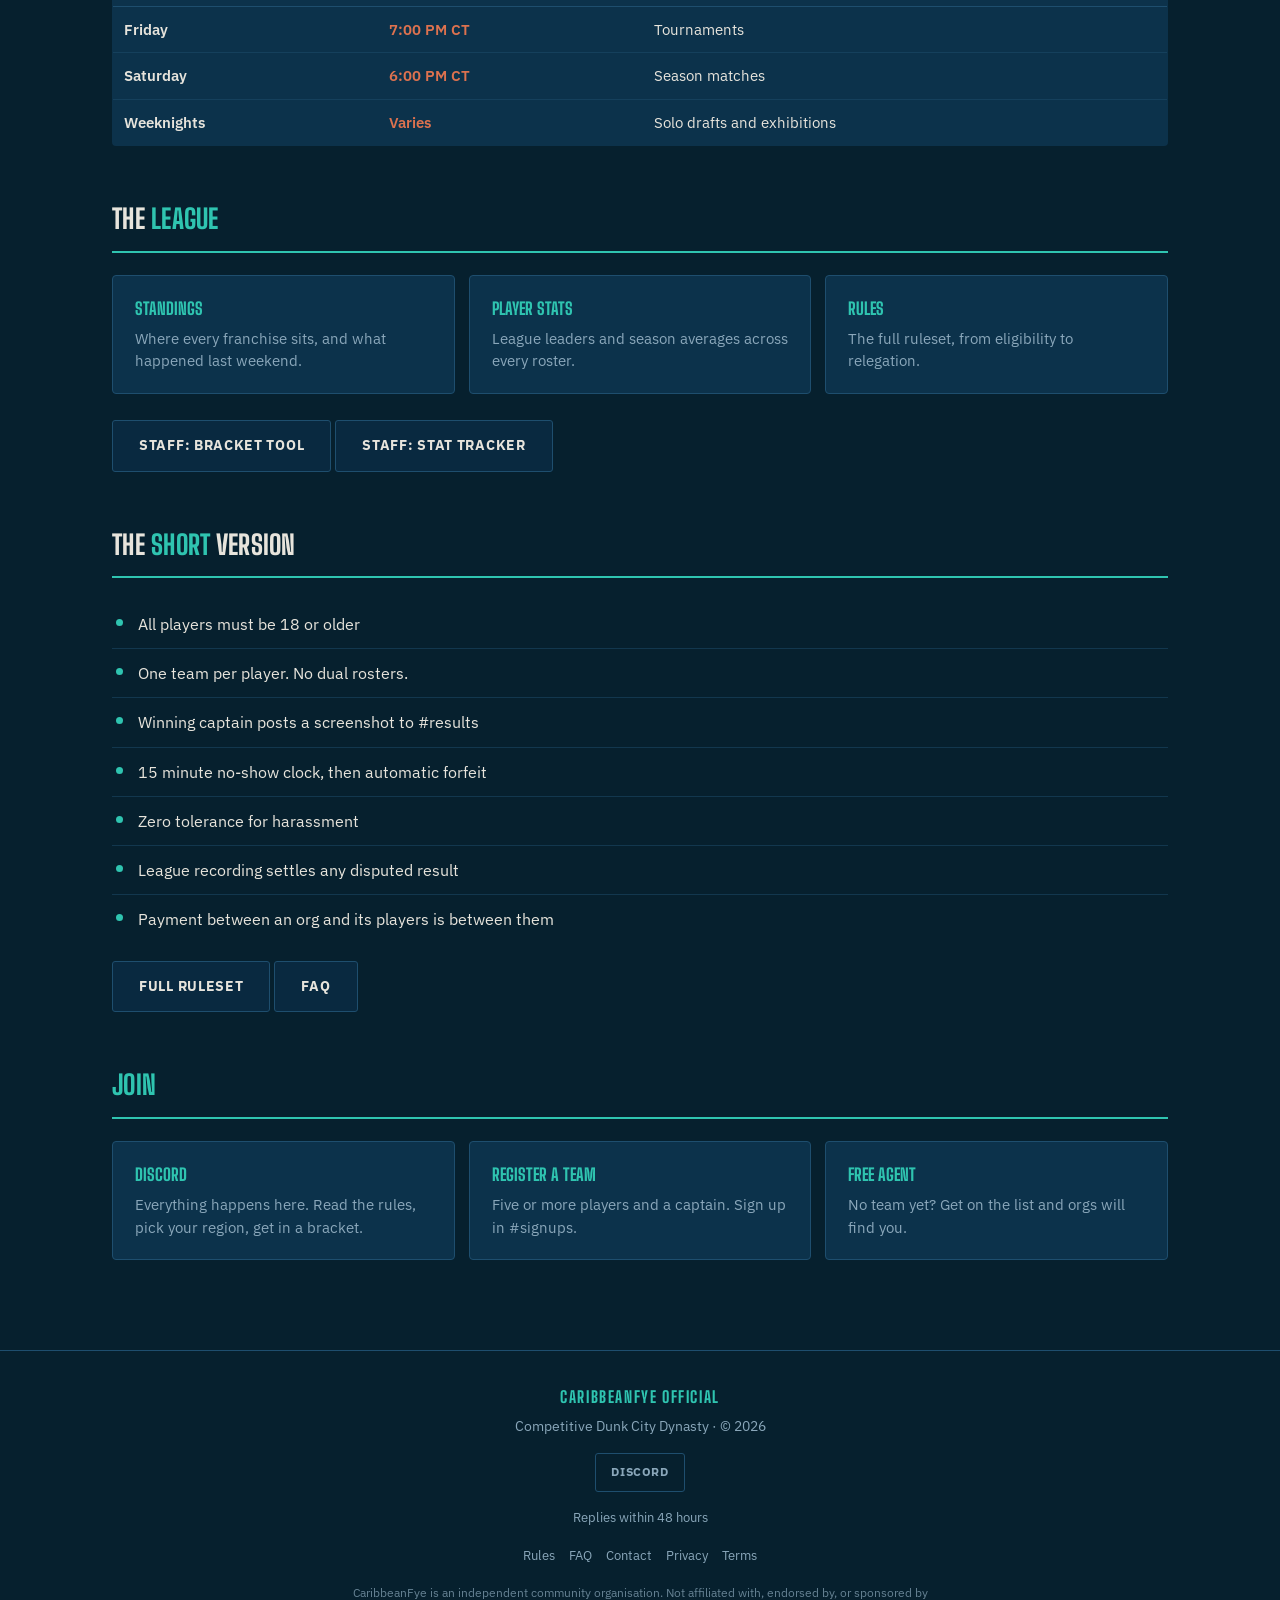
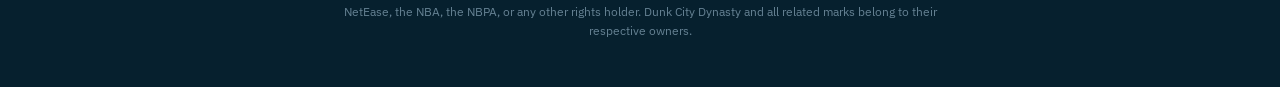
==== commit 779556db: "Add league highlights page Co-authored-by: Copilot App <223556219+Copilot@users.noreply.github.com>" ====
--- a/index.html
+++ b/index.html
@@ -24,7 +24,7 @@
 <link rel="apple-touch-icon" href="[data-uri]">
 <link rel="preconnect" href="https://fonts.googleapis.com">
 <link rel="preconnect" href="https://fonts.gstatic.com" crossorigin>
-<link href="https://fonts.googleapis.com/css2?family=Anton&family=Barlow:wght@400;500;600;700&display=swap" rel="stylesheet">
+<link href="https://fonts.googleapis.com/css2?family=Big+Shoulders+Display:wght@600;700;800&family=IBM+Plex+Sans:wght@400;500;600;700&display=swap" rel="stylesheet">
 <style>
   :root{
     --deep:#06202E; --water:rgba(10,43,66,.90); --raised:rgba(14,52,78,.92);
@@ -35,7 +35,7 @@
   *{box-sizing:border-box;margin:0;padding:0}
   html{background:var(--deep);scroll-behavior:smooth}
   body{
-    color:var(--sand); font-family:'Barlow',system-ui,sans-serif;
+    color:var(--sand); font-family:'IBM Plex Sans',system-ui,sans-serif;
     font-size:16px; line-height:1.55; min-height:100vh;
   }
   a{color:inherit;text-decoration:none}
@@ -60,13 +60,13 @@
     margin-bottom:22px;
   }
   .tagline{
-    font-family:'Anton',sans-serif;font-size:19px;letter-spacing:.15em;
+    font-family:'Big Shoulders Display',sans-serif;font-weight:800;font-size:19px;letter-spacing:.15em;
     text-transform:uppercase;color:var(--teal);margin-bottom:9px;
   }
   .hero p{max-width:560px;color:var(--sand);font-size:17px;opacity:.92}
   .cta{display:flex;gap:12px;flex-wrap:wrap;margin-top:26px}
   .btn{
-    font-family:'Barlow',sans-serif;font-size:14px;font-weight:700;
+    font-family:'IBM Plex Sans',sans-serif;font-size:14px;font-weight:700;
     letter-spacing:.05em;text-transform:uppercase;padding:14px 26px;
     border:1px solid var(--line);border-radius:3px;
     background:rgba(10,43,66,.88);color:var(--sand);cursor:pointer;
@@ -98,7 +98,7 @@
   main{max-width:1100px;margin:0 auto;padding:0 22px 90px}
   section{padding-top:52px}
   h2{
-    font-family:'Anton',sans-serif;font-size:27px;
+    font-family:'Big Shoulders Display',sans-serif;font-weight:800;font-size:27px;
     text-transform:uppercase;letter-spacing:.01em;
     padding-bottom:11px;border-bottom:2px solid var(--teal);
     margin-bottom:22px;
@@ -114,7 +114,7 @@
     font-size:11px;letter-spacing:.16em;text-transform:uppercase;
     color:var(--teal);font-weight:700;margin-bottom:5px;
   }
-  .next-up h3{font-family:'Anton',sans-serif;font-size:26px;
+  .next-up h3{font-family:'Big Shoulders Display',sans-serif;font-weight:800;font-size:26px;
               text-transform:uppercase;line-height:1.08;margin-bottom:7px}
   .next-up .when{color:var(--coral);font-size:15px;font-weight:600}
   .next-up .detail{color:var(--muted);font-size:14.5px;margin-top:9px}
@@ -126,7 +126,7 @@
     border-radius:4px;padding:20px 22px;transition:.15s;display:block;
   }
   .card:hover{border-color:var(--teal);transform:translateY(-2px)}
-  .card h3{font-family:'Anton',sans-serif;font-size:17px;
+  .card h3{font-family:'Big Shoulders Display',sans-serif;font-weight:800;font-size:17px;
            text-transform:uppercase;margin-bottom:6px;color:var(--teal)}
   .card p{color:var(--muted);font-size:14.5px}
 
@@ -186,7 +186,7 @@
   footer .disc{margin-top:18px;font-size:11.5px;color:var(--muted);
     opacity:.72;max-width:620px;margin-left:auto;margin-right:auto;
     line-height:1.65}
-  footer .fl{color:var(--teal);font-family:'Anton',sans-serif;
+  footer .fl{color:var(--teal);font-family:'Big Shoulders Display',sans-serif;font-weight:800;
              font-size:16px;letter-spacing:.1em;
              text-transform:uppercase;margin-bottom:6px}
 
@@ -200,17 +200,18 @@
   }
 
   .langtog{
-    position:fixed;top:18px;right:22px;z-index:30;display:flex;gap:0;
-    border:1px solid var(--line);border-radius:3px;overflow:hidden;
-    background:var(--water);box-shadow:0 4px 14px rgba(0,0,0,.25);
+    display:flex;gap:0;border:1px solid var(--line);border-radius:3px;
+    overflow:hidden;margin-left:auto;align-self:center;flex-shrink:0;
   }
   .langtog button{
-    font-family:'Barlow',sans-serif;font-size:11px;font-weight:700;
+    font-family:'IBM Plex Sans',sans-serif;font-size:11px;font-weight:700;
     letter-spacing:.09em;padding:8px 12px;border:none;cursor:pointer;
     background:transparent;color:var(--muted);transition:.14s;
   }
   .langtog button:hover{color:var(--teal)}
   .langtog button.on{background:var(--teal);color:#06202E}
+  .nav-in{align-items:center}
+
 </style>
 </head>
 <body>
@@ -233,6 +234,7 @@
   <a href="#schedule-s">Schedule</a>
   <a href="standings.html">Standings</a>
   <a href="stats.html">Stats</a>
+  <a href="highlights.html">Highlights</a>
   <a href="rules.html">Rules</a>
   <a href="faq.html">FAQ</a>
   <a href="contact.html">Contact</a>
@@ -481,6 +483,7 @@
  "News": "Noticias",
  "Schedule": "Calendario",
  "Standings": "Clasificación",
+ "Highlights": "Destacados",
  "Stats": "Estadísticas",
  "Rules": "Reglas",
  "FAQ": "Preguntas",
@@ -590,7 +593,6 @@
     const t = raw.trim();
     if(!t) continue;
     if(n.parentElement && /SCRIPT|STYLE/.test(n.parentElement.tagName)) continue;
-    if(n.parentElement && n.parentElement.closest('.langtog')) continue;
 
     let out = null;
     if(!back){
@@ -623,11 +625,12 @@
 }
 
 (function(){
-  {
+  const nav = document.querySelector('.nav-in');
+  if(nav){
     const d = document.createElement('div');
     d.className = 'langtog';
     d.innerHTML = '<button data-l="en">EN</button><button data-l="es">ES</button>';
-    document.body.appendChild(d);
+    nav.appendChild(d);
     d.querySelectorAll('button').forEach(b => {
       b.onclick = () => setLang(b.dataset.l);
     });
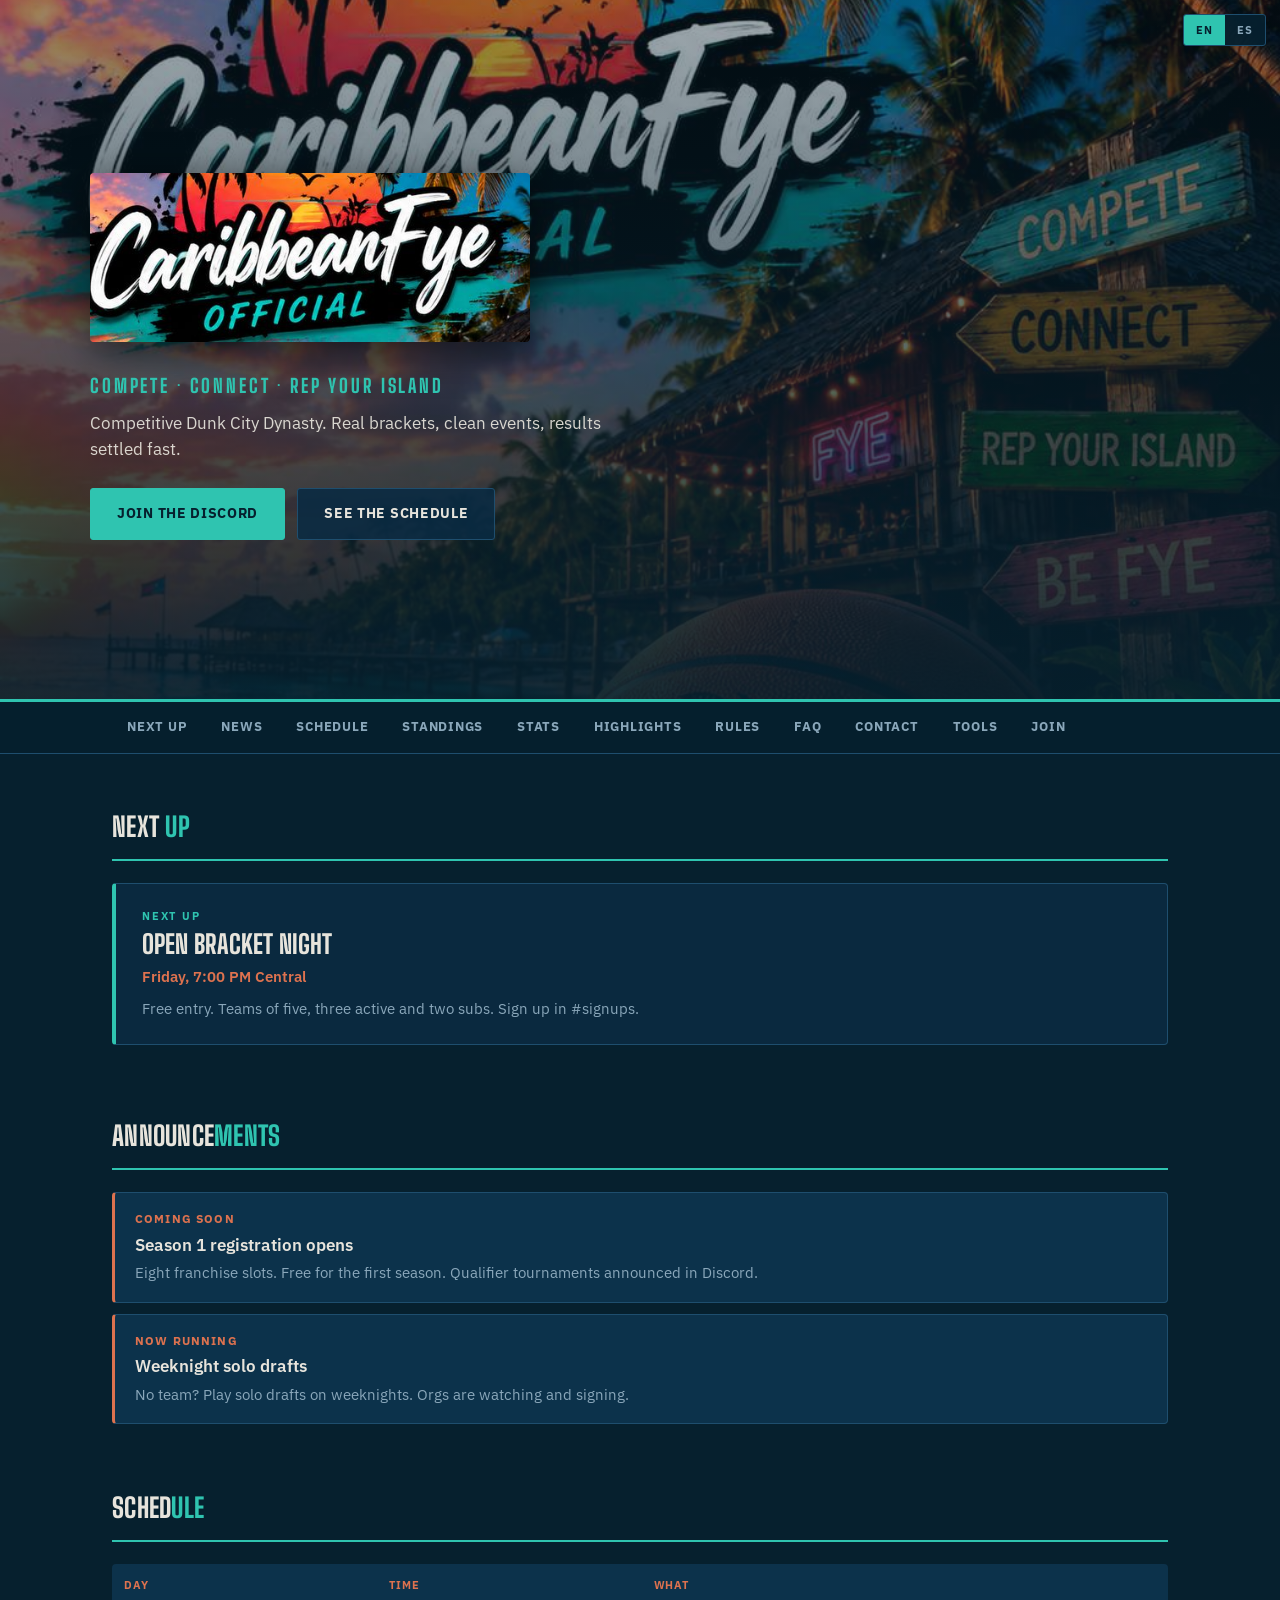
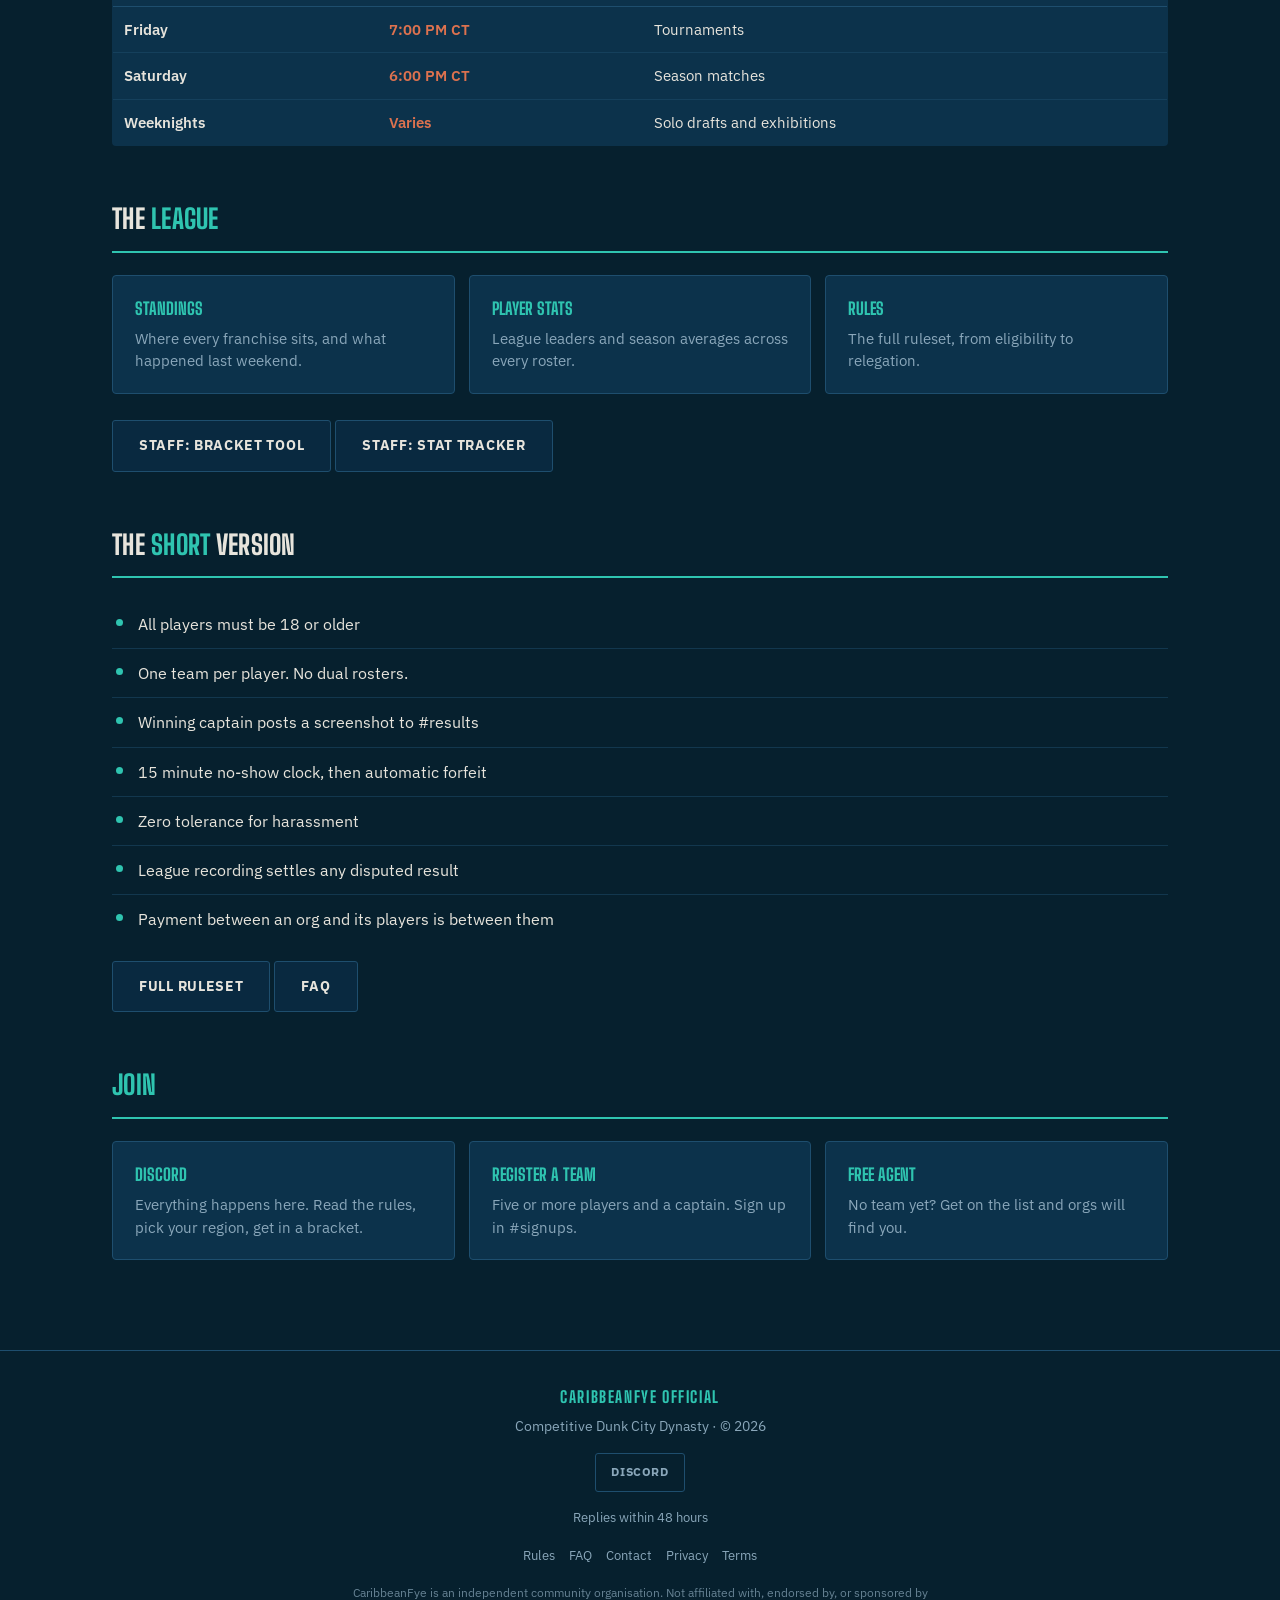
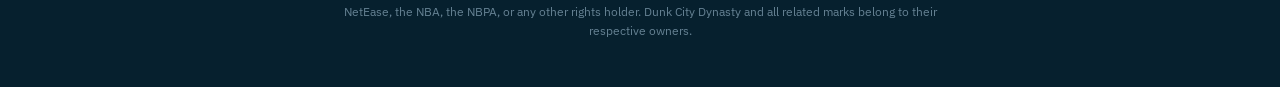
==== commit c361072d: "Refactor site into shared assets Centralize styles, scripts, translations, navigation, and editable " ====
--- a/index.html
+++ b/index.html
@@ -25,196 +25,10 @@
 <link rel="preconnect" href="https://fonts.googleapis.com">
 <link rel="preconnect" href="https://fonts.gstatic.com" crossorigin>
 <link href="https://fonts.googleapis.com/css2?family=Big+Shoulders+Display:wght@600;700;800&family=IBM+Plex+Sans:wght@400;500;600;700&display=swap" rel="stylesheet">
-<style>
-  :root{
-    --deep:#06202E; --water:rgba(10,43,66,.90); --raised:rgba(14,52,78,.92);
-    --line:#1E4E6E; --teal:#2FC4B0; --teal-dim:#1E8C7E; --coral:#DD724F;
-    --gold:#E0A24F; --hot:#E05A4A; --sky:#9DC4D4;
-    --sand:#E7E4DC; --muted:#8AA7BA;
-  }
-  *{box-sizing:border-box;margin:0;padding:0}
-  html{background:var(--deep);scroll-behavior:smooth}
-  body{
-    color:var(--sand); font-family:'IBM Plex Sans',system-ui,sans-serif;
-    font-size:16px; line-height:1.55; min-height:100vh;
-  }
-  a{color:inherit;text-decoration:none}
-
-  /* ---------- hero ---------- */
-  .hero{
-    min-height:78vh; display:flex; flex-direction:column;
-    justify-content:center; padding:60px 22px 46px;
-    background-image:
-      linear-gradient(rgba(6,32,46,.38), rgba(6,32,46,.93)),
-      url("[data-uri]");
-    background-size:cover; background-position:center 28%;
-    border-bottom:3px solid var(--teal);
-  }
-  .hero-in{max-width:1100px;margin:0 auto;width:100%}
-  .home-link{display:inline-block;line-height:0}
-  .home-link img{transition:transform .15s, box-shadow .15s}
-  .home-link:hover img{transform:translateY(-2px);box-shadow:0 10px 44px rgba(47,196,176,.30)}
-  .hero img{
-    width:100%;max-width:440px;height:auto;
-    border-radius:4px;box-shadow:0 8px 40px rgba(0,0,0,.6);
-    margin-bottom:22px;
-  }
-  .tagline{
-    font-family:'Big Shoulders Display',sans-serif;font-weight:800;font-size:19px;letter-spacing:.15em;
-    text-transform:uppercase;color:var(--teal);margin-bottom:9px;
-  }
-  .hero p{max-width:560px;color:var(--sand);font-size:17px;opacity:.92}
-  .cta{display:flex;gap:12px;flex-wrap:wrap;margin-top:26px}
-  .btn{
-    font-family:'IBM Plex Sans',sans-serif;font-size:14px;font-weight:700;
-    letter-spacing:.05em;text-transform:uppercase;padding:14px 26px;
-    border:1px solid var(--line);border-radius:3px;
-    background:rgba(10,43,66,.88);color:var(--sand);cursor:pointer;
-    display:inline-block;transition:.15s;
-  }
-  .btn:hover{border-color:var(--teal);color:var(--teal)}
-  .btn.go{background:var(--teal);border-color:var(--teal);color:#06202E}
-  .btn.go:hover{filter:brightness(1.1);color:#06202E}
-
-  /* ---------- nav ---------- */
-  nav{
-    position:sticky;top:0;z-index:20;
-    background:rgba(6,32,46,.96);backdrop-filter:blur(8px);
-    border-bottom:1px solid var(--line);
-  }
-  .nav-in{
-    max-width:1100px;margin:0 auto;padding:0 22px;
-    display:flex;gap:4px;overflow-x:auto;
-  }
-  nav a{
-    font-size:12.5px;font-weight:700;letter-spacing:.06em;
-    text-transform:uppercase;color:var(--muted);
-    padding:15px 15px;white-space:nowrap;
-    border-bottom:2px solid transparent;
-  }
-  nav a:hover{color:var(--teal);border-bottom-color:var(--teal)}
-
-  /* ---------- sections ---------- */
-  main{max-width:1100px;margin:0 auto;padding:0 22px 90px}
-  section{padding-top:52px}
-  h2{
-    font-family:'Big Shoulders Display',sans-serif;font-weight:800;font-size:27px;
-    text-transform:uppercase;letter-spacing:.01em;
-    padding-bottom:11px;border-bottom:2px solid var(--teal);
-    margin-bottom:22px;
-  }
-  h2 .accent{color:var(--teal)}
-
-  .next-up{
-    background:var(--water);border:1px solid var(--line);
-    border-left:4px solid var(--teal);border-radius:4px;
-    padding:24px 26px;margin-bottom:18px;
-  }
-  .next-up .kicker{
-    font-size:11px;letter-spacing:.16em;text-transform:uppercase;
-    color:var(--teal);font-weight:700;margin-bottom:5px;
-  }
-  .next-up h3{font-family:'Big Shoulders Display',sans-serif;font-weight:800;font-size:26px;
-              text-transform:uppercase;line-height:1.08;margin-bottom:7px}
-  .next-up .when{color:var(--coral);font-size:15px;font-weight:600}
-  .next-up .detail{color:var(--muted);font-size:14.5px;margin-top:9px}
-
-  .cards{display:grid;gap:14px;
-         grid-template-columns:repeat(auto-fit,minmax(268px,1fr))}
-  .card{
-    background:var(--raised);border:1px solid var(--line);
-    border-radius:4px;padding:20px 22px;transition:.15s;display:block;
-  }
-  .card:hover{border-color:var(--teal);transform:translateY(-2px)}
-  .card h3{font-family:'Big Shoulders Display',sans-serif;font-weight:800;font-size:17px;
-           text-transform:uppercase;margin-bottom:6px;color:var(--teal)}
-  .card p{color:var(--muted);font-size:14.5px}
-
-  .ann{
-    background:var(--raised);border:1px solid var(--line);
-    border-left:3px solid var(--coral);border-radius:4px;
-    padding:17px 20px;margin-bottom:11px;
-  }
-  .ann .date{font-size:11.5px;letter-spacing:.1em;text-transform:uppercase;
-             color:var(--coral);font-weight:700;margin-bottom:4px}
-  .ann h4{font-size:17px;font-weight:600;margin-bottom:4px}
-  .ann p{color:var(--muted);font-size:14.5px}
-
-  table{width:100%;border-collapse:collapse;background:var(--raised);
-        border:1px solid var(--line);border-radius:4px;overflow:hidden}
-  th{font-size:11px;letter-spacing:.08em;text-transform:uppercase;
-     color:var(--coral);text-align:left;padding:12px 11px;
-     border-bottom:1px solid var(--line);font-weight:700}
-  th.num,td.num{text-align:center;width:74px}
-  td{padding:11px;border-bottom:1px solid rgba(30,78,110,.5);font-size:15px}
-  tr:last-child td{border-bottom:none}
-  .day{font-weight:600}
-  .time{color:var(--coral);font-weight:600}
-
-  .rules-list{list-style:none}
-  .rules-list li{
-    padding:12px 0 12px 26px;position:relative;
-    border-bottom:1px solid rgba(30,78,110,.5);font-size:15.5px;
-  }
-  .rules-list li:last-child{border-bottom:none}
-  .rules-list li::before{
-    content:'';position:absolute;left:4px;top:19px;
-    width:7px;height:7px;background:var(--teal);border-radius:50%;
-  }
-
-  footer{
-    border-top:1px solid var(--line);padding:34px 22px 46px;
-    text-align:center;color:var(--muted);font-size:13.5px;
-  }
-  
-  footer .social{display:flex;gap:9px;justify-content:center;
-    flex-wrap:wrap;margin:16px 0 14px}
-  footer .social a{
-    display:inline-flex;align-items:center;gap:7px;
-    font-size:12px;font-weight:700;letter-spacing:.05em;
-    text-transform:uppercase;padding:9px 15px;
-    border:1px solid var(--line);border-radius:3px;
-    color:var(--muted);transition:.15s;
-  }
-  footer .social a:hover{border-color:var(--teal);color:var(--teal)}
-  footer .contact{margin:14px 0 10px;font-size:14px;line-height:1.9}
-  footer .contact a{color:var(--coral)}
-  footer .contact .biz{color:var(--sand);font-weight:600}
-  footer .legal{margin-top:16px;font-size:12.5px}
-  footer .legal a{color:var(--muted);margin:0 7px}
-  footer .legal a:hover{color:var(--teal)}
-  footer .disc{margin-top:18px;font-size:11.5px;color:var(--muted);
-    opacity:.72;max-width:620px;margin-left:auto;margin-right:auto;
-    line-height:1.65}
-  footer .fl{color:var(--teal);font-family:'Big Shoulders Display',sans-serif;font-weight:800;
-             font-size:16px;letter-spacing:.1em;
-             text-transform:uppercase;margin-bottom:6px}
-
-  @media (max-width:640px){
-    .hero{min-height:66vh;padding:44px 18px 36px}
-    h2{font-size:22px}
-    .next-up h3{font-size:21px}
-    .tagline{font-size:16px}
-    main{padding:0 18px 70px}
-    td,th{padding:9px 8px;font-size:13.5px}
-  }
-
-  .langtog{
-    display:flex;gap:0;border:1px solid var(--line);border-radius:3px;
-    overflow:hidden;margin-left:auto;align-self:center;flex-shrink:0;
-  }
-  .langtog button{
-    font-family:'IBM Plex Sans',sans-serif;font-size:11px;font-weight:700;
-    letter-spacing:.09em;padding:8px 12px;border:none;cursor:pointer;
-    background:transparent;color:var(--muted);transition:.14s;
-  }
-  .langtog button:hover{color:var(--teal)}
-  .langtog button.on{background:var(--teal);color:#06202E}
-  .nav-in{align-items:center}
-
-</style>
+<link rel="stylesheet" href="css/main.css">
+<link rel="stylesheet" href="css/pages.css">
 </head>
-<body>
+<body class="page-index" data-page="index">
 
 <div class="hero">
   <div class="hero-in">
@@ -228,19 +42,7 @@
   </div>
 </div>
 
-<nav><div class="nav-in">
-  <a href="#next-s">Next up</a>
-  <a href="#news-s">News</a>
-  <a href="#schedule-s">Schedule</a>
-  <a href="standings.html">Standings</a>
-  <a href="stats.html">Stats</a>
-  <a href="highlights.html">Highlights</a>
-  <a href="rules.html">Rules</a>
-  <a href="faq.html">FAQ</a>
-  <a href="contact.html">Contact</a>
-  <a href="#tools-s">Tools</a>
-  <a href="join.html">Join</a>
-</div></nav>
+<nav><div class="nav-in"></div></nav>
 
 <main>
 
@@ -315,329 +117,17 @@
   <div>Competitive Dunk City Dynasty &middot; &copy; <span id="year"></span></div>
 </footer>
 
-<script>
-/* =========================================================
-   EDIT THIS BLOCK TO UPDATE THE SITE
-   Everything below controls what shows on the page.
-   Change the text between the quote marks, save, upload.
-   ========================================================= */
-
-const NEXT_EVENT = {
-  kicker: "Next up",
-  title:  "Open Bracket Night",
-  when:   "Friday, 7:00 PM Central",
-  detail: "Free entry. Teams of five, three active and two subs. Sign up in #signups."
-};
-
-const ANNOUNCEMENTS = [
-  {
-    date:  "Coming soon",
-    title: "Season 1 registration opens",
-    body:  "Eight franchise slots. Free for the first season. Qualifier tournaments announced in Discord."
-  },
-  {
-    date:  "Now running",
-    title: "Weeknight solo drafts",
-    body:  "No team? Play solo drafts on weeknights. Orgs are watching and signing."
-  }
-];
-
-const SCHEDULE = [
-  {day: "Friday",    time: "7:00 PM CT", what: "Tournaments"},
-  {day: "Saturday",  time: "6:00 PM CT", what: "Season matches"},
-  {day: "Weeknights", time: "Varies",    what: "Solo drafts and exhibitions"}
-];
-
-const RULES = [
-  "All players must be 18 or older",
-  "One team per player. No dual rosters.",
-  "Winning captain posts a screenshot to #results",
-  "15 minute no-show clock, then automatic forfeit",
-  "Zero tolerance for harassment",
-  "League recording settles any disputed result",
-  "Payment between an org and its players is between them"
-];
-
-const DISCORD_INVITE = "https://discord.gg/n3gy2gXWgk";
-
-/* =========================================================
-   CONTACT AND SOCIAL
-
-   Fill these in as you get them. Leave a value as "" and
-   that link simply will not show, so you can add them one
-   at a time without anything looking broken.
-   ========================================================= */
-
-const CONTACT = {
-  email:    "",                       /* e.g. hello@caribbeanfye.com */
-  business: "",                       /* e.g. CaribbeanFye LLC */
-  phone:    "",                       /* e.g. (254) 555-0142 */
-  location: "",                       /* e.g. Killeen, Texas */
-  hours:    "Replies within 48 hours"
-};
-
-const SOCIAL = {
-  tiktok:    "",                      /* full https:// link */
-  youtube:   "",
-  instagram: "",
-  twitter:   "",
-  twitch:    "",
-  discord:   DISCORD_INVITE
-};
-/* ========================================================= */
-   /* paste your Discord invite link here */
-
-/* ========================================================= */
-
-function esc(s){
-  return String(s).replace(/[&<>"']/g, c => ({
-    '&':'&amp;','<':'&lt;','>':'&gt;','"':'&quot;',"'":'&#39;'
-  })[c]);
-}
-
-document.querySelectorAll('.js-discord').forEach(a => {
-  a.href = DISCORD_INVITE;
-});
-
-function buildPage(){
-document.getElementById('next-event').innerHTML =
-  '<div class="next-up">' +
-    '<div class="kicker">' + esc(NEXT_EVENT.kicker) + '</div>' +
-    '<h3>' + esc(NEXT_EVENT.title) + '</h3>' +
-    '<div class="when">' + esc(NEXT_EVENT.when) + '</div>' +
-    '<div class="detail">' + esc(NEXT_EVENT.detail) + '</div>' +
-  '</div>';
-
-document.getElementById('announcements').innerHTML =
-  ANNOUNCEMENTS.map(a =>
-    '<div class="ann"><div class="date">' + esc(a.date) + '</div>' +
-    '<h4>' + esc(a.title) + '</h4>' +
-    '<p>' + esc(a.body) + '</p></div>'
-  ).join('');
-
-document.getElementById('schedule').innerHTML =
-  '<table><tr><th>Day</th><th>Time</th><th>What</th></tr>' +
-  SCHEDULE.map(s =>
-    '<tr><td class="day">' + esc(s.day) + '</td>' +
-    '<td class="time">' + esc(s.time) + '</td>' +
-    '<td>' + esc(s.what) + '</td></tr>'
-  ).join('') + '</table>';
-
-document.getElementById('rules').innerHTML =
-  '<ul class="rules-list">' +
-  RULES.map(r => '<li>' + esc(r) + '</li>').join('') +
-  '</ul>';
-
-}
-buildPage();
-document.getElementById('year').textContent = new Date().getFullYear();
-
-/* ---------- footer: social, contact, legal ---------- */
-(function(){
-  const f = document.getElementById('site-footer');
-  if(!f) return;
-
-  const names = {tiktok:'TikTok', youtube:'YouTube', instagram:'Instagram',
-                 twitter:'X', twitch:'Twitch', discord:'Discord'};
-  let social = '';
-  Object.keys(names).forEach(k => {
-    const url = SOCIAL[k];
-    if(!url || url === '#') return;
-    social += '<a href="' + url + '" target="_blank" rel="noopener">' +
-              names[k] + '</a>';
-  });
-  if(social) social = '<div class="social">' + social + '</div>';
-
-  let contact = '';
-  if(CONTACT.business) contact += '<div class="biz">' + esc(CONTACT.business) + '</div>';
-  if(CONTACT.email)    contact += '<div><a href="mailto:' + esc(CONTACT.email) +
-                                  '">' + esc(CONTACT.email) + '</a></div>';
-  if(CONTACT.phone)    contact += '<div><a href="tel:' +
-                                  esc(CONTACT.phone.replace(/[^0-9+]/g,'')) +
-                                  '">' + esc(CONTACT.phone) + '</a></div>';
-  if(CONTACT.location) contact += '<div>' + esc(CONTACT.location) + '</div>';
-  if(CONTACT.hours)    contact += '<div style="color:var(--muted);font-size:13px">' +
-                                  esc(CONTACT.hours) + '</div>';
-  if(contact) contact = '<div class="contact">' + contact + '</div>';
-
-  const legal = '<div class="legal">' +
-    '<a href="rules.html">Rules</a>' +
-    '<a href="faq.html">FAQ</a>' +
-    '<a href="contact.html">Contact</a>' +
-    '<a href="privacy.html">Privacy</a>' +
-    '<a href="terms.html">Terms</a>' +
-    '</div>';
-
-  const disc = '<div class="disc">CaribbeanFye is an independent community ' +
-    'organisation. Not affiliated with, endorsed by, or sponsored by NetEase, ' +
-    'the NBA, the NBPA, or any other rights holder. Dunk City Dynasty and all ' +
-    'related marks belong to their respective owners.</div>';
-
-  f.insertAdjacentHTML('beforeend', social + contact + legal + disc);
-})();
 
 
-/* ---------- Spanish strings ---------- */
-const STR = {
- "Next up": "Próximo evento",
- "News": "Noticias",
- "Schedule": "Calendario",
- "Standings": "Clasificación",
- "Highlights": "Destacados",
- "Stats": "Estadísticas",
- "Rules": "Reglas",
- "FAQ": "Preguntas",
- "Contact": "Contacto",
- "Tools": "Herramientas",
- "Join": "Únete",
- "Home": "Inicio",
- "Privacy": "Privacidad",
- "Terms": "Términos",
- "CaribbeanFye Official": "CaribbeanFye Official",
- "Competitive Dunk City Dynasty ·": "Dunk City Dynasty competitivo ·",
- "Discord": "Discord",
- "TikTok": "TikTok",
- "YouTube": "YouTube",
- "Instagram": "Instagram",
- "X": "X",
- "Twitch": "Twitch",
- "Replies within 48 hours": "Respondemos en menos de 48 horas",
- "CaribbeanFye is an independent community organisation. Not affiliated with, endorsed by, or sponsored by NetEase, the NBA, the NBPA, or any other rights holder. Dunk City Dynasty and all related marks belong to their respective owners.": "CaribbeanFye es una organización comunitaria independiente. No está afiliada, respaldada ni patrocinada por NetEase, la NBA, la NBPA ni ningún otro titular de derechos. Dunk City Dynasty y todas las marcas relacionadas pertenecen a sus respectivos dueños.",
- "Join the Discord": "Únete al Discord",
- "See the schedule": "Ver el calendario",
- "Full ruleset": "Reglamento completo",
- "Common questions": "Preguntas frecuentes",
- "Read the rules first": "Lee las reglas primero",
- "Back to home": "Volver al inicio",
- "Register a team": "Registra un equipo",
- "Register as a free agent": "Regístrate como agente libre",
- "Compete · Connect · Rep Your Island": "Compite · Conecta · Representa tu isla",
- "Competitive Dunk City Dynasty. Real brackets, clean events, results settled fast.": "Dunk City Dynasty competitivo. Brackets de verdad, eventos limpios y resultados resueltos rápido.",
- "Next": "Próximo",
- "Up": "Evento",
- "Announce": "Anun",
- "ments": "cios",
- "Sched": "Calen",
- "ule": "dario",
- "League": "Liga",
- "The": "La",
- "Short": "Versión",
- "Version": "corta",
- "Open Bracket Night": "Noche de bracket abierto",
- "Friday, 7:00 PM Central": "Viernes, 7:00 PM hora central",
- "Free entry. Teams of five, three active and two subs. Sign up in #signups.": "Entrada gratis. Equipos de cinco, tres activos y dos suplentes. Regístrate en #signups.",
- "Coming soon": "Muy pronto",
- "Season 1 registration opens": "Abre la inscripción de la Temporada 1",
- "Eight franchise slots. Free for the first season. Qualifier tournaments announced in Discord.": "Ocho plazas de franquicia. Gratis la primera temporada. Los torneos clasificatorios se anuncian en Discord.",
- "Now running": "En curso",
- "Weeknight solo drafts": "Drafts individuales entre semana",
- "No team? Play solo drafts on weeknights. Orgs are watching and signing.": "¿Sin equipo? Juega drafts individuales entre semana. Las organizaciones están mirando y fichando.",
- "Day": "Día",
- "Time": "Hora",
- "What": "Qué",
- "Friday": "Viernes",
- "Saturday": "Sábado",
- "Weeknights": "Entre semana",
- "7:00 PM CT": "7:00 PM CT",
- "6:00 PM CT": "6:00 PM CT",
- "Varies": "Variable",
- "Tournaments": "Torneos",
- "Season matches": "Partidos de temporada",
- "Solo drafts and exhibitions": "Drafts individuales y exhibiciones",
- "All players must be 18 or older": "Todos los jugadores deben tener 18 años o más",
- "One team per player. No dual rosters.": "Un equipo por jugador. Nada de dobles plantillas.",
- "Winning captain posts a screenshot to #results": "El capitán ganador publica una captura en #results",
- "15 minute no-show clock, then automatic forfeit": "Reloj de 15 minutos por incomparecencia, luego derrota automática",
- "Zero tolerance for harassment": "Cero tolerancia al acoso",
- "League recording settles any disputed result": "La grabación de la liga resuelve cualquier resultado en disputa",
- "Payment between an org and its players is between them": "Los pagos entre una organización y sus jugadores son asunto de ellos",
- "Where every franchise sits, and what happened last weekend.": "Dónde está cada franquicia y qué pasó el fin de semana pasado.",
- "Player Stats": "Estadísticas de jugadores",
- "League leaders and season averages across every roster.": "Líderes de la liga y promedios de temporada de todas las plantillas.",
- "The full ruleset, from eligibility to relegation.": "El reglamento completo, desde elegibilidad hasta descenso.",
- "Staff: bracket tool": "Staff: herramienta de brackets",
- "Staff: stat tracker": "Staff: registro de estadísticas",
- "Everything happens here. Read the rules, pick your region, get in a bracket.": "Todo pasa aquí. Lee las reglas, elige tu región y entra a un bracket.",
- "Five or more players and a captain. Sign up in #signups.": "Cinco jugadores o más y un capitán. Regístrate en #signups.",
- "Free agent": "Agente libre",
- "No team yet? Get on the list and orgs will find you.": "¿Todavía sin equipo? Ponte en la lista y las organizaciones te encontrarán."
-};
-function renderAll(){ buildPage(); }
 
-/* =========================================================
-   LANGUAGE TOGGLE
 
-   Every visible English string has a Spanish counterpart in
-   the STR map below. Switching walks the page and swaps them.
 
-   To fix a translation: find the English line on the left,
-   change the Spanish on the right. Nothing else.
-   ========================================================= */
 
-let LANG = 'en';
-try{ LANG = localStorage.getItem('cf_lang') || 'en'; }catch(e){}
-
-function tr(s){
-  if(LANG === 'en') return s;
-  const k = String(s).trim();
-  return (STR[k] !== undefined) ? STR[k] : s;
-}
-
-/* swaps whole text nodes, so partial matches cannot corrupt anything */
-function walkTranslate(root, back){
-  const w = document.createTreeWalker(root, NodeFilter.SHOW_TEXT, null);
-  const jobs = [];
-  while(w.nextNode()){
-    const n = w.currentNode;
-    const raw = n.nodeValue;
-    const t = raw.trim();
-    if(!t) continue;
-    if(n.parentElement && /SCRIPT|STYLE/.test(n.parentElement.tagName)) continue;
-
-    let out = null;
-    if(!back){
-      if(!n.__en) n.__en = t;
-      if(STR[n.__en] !== undefined) out = STR[n.__en];
-    } else if(n.__en){
-      out = n.__en;
-    }
-    if(out !== null && out !== undefined){
-      jobs.push([n, raw.replace(t, out)]);
-    }
-  }
-  jobs.forEach(j => { j[0].nodeValue = j[1]; });
-}
-
-function applyLang(){
-  document.documentElement.lang = LANG;
-  document.querySelectorAll('.langtog button').forEach(b => {
-    b.classList.toggle('on', b.dataset.l === LANG);
-  });
-  /* re-render anything JS builds, then swap the static text */
-  if(typeof renderAll === 'function') renderAll();
-  walkTranslate(document.body, LANG === 'en');
-}
-
-function setLang(l){
-  LANG = l;
-  try{ localStorage.setItem('cf_lang', l); }catch(e){}
-  applyLang();
-}
-
-(function(){
-  const nav = document.querySelector('.nav-in');
-  if(nav){
-    const d = document.createElement('div');
-    d.className = 'langtog';
-    d.innerHTML = '<button data-l="en">EN</button><button data-l="es">ES</button>';
-    nav.appendChild(d);
-    d.querySelectorAll('button').forEach(b => {
-      b.onclick = () => setLang(b.dataset.l);
-    });
-  }
-  applyLang();
-})();
-
-</script>
+<script src="js/config.js"></script>
+<script src="js/strings.js"></script>
+<script src="js/i18n.js"></script>
+<script src="js/chrome.js"></script>
+<script src="js/main.js"></script>
+<script src="js/pages/index.js"></script>
 </body>
 </html>
--- a/css/main.css
+++ b/css/main.css
@@ -0,0 +1,21 @@
+:root{
+  --deep:#06202E; --water:rgba(10,43,66,.90); --raised:rgba(14,52,78,.92);
+  --line:#1E4E6E; --teal:#2FC4B0; --teal-dim:#1E8C7E; --coral:#DD724F;
+  --gold:#E0A24F; --hot:#E05A4A; --sky:#9DC4D4;
+  --sand:#E7E4DC; --muted:#8AA7BA;
+}
+*{box-sizing:border-box;margin:0;padding:0}
+html{background:var(--deep);scroll-behavior:smooth}
+body{color:var(--sand);font-family:'IBM Plex Sans',system-ui,sans-serif;font-size:16px;line-height:1.55;min-height:100vh}
+a{color:inherit;text-decoration:none}
+footer .social{display:flex;gap:9px;justify-content:center;flex-wrap:wrap;margin:16px 0 14px}
+footer .social a{display:inline-flex;align-items:center;gap:7px;font-size:12px;font-weight:700;letter-spacing:.05em;text-transform:uppercase;padding:9px 15px;border:1px solid var(--line);border-radius:3px;color:var(--muted);transition:.15s}
+footer .social a:hover{border-color:var(--teal);color:var(--teal)}
+footer .contact{margin:14px 0 10px;font-size:14px;line-height:1.9}
+footer .contact a{color:var(--coral)} footer .contact .biz{color:var(--sand);font-weight:600}
+footer .legal{margin-top:16px;font-size:12.5px} footer .legal a{color:var(--muted);margin:0 7px} footer .legal a:hover{color:var(--teal)}
+footer .disc{margin-top:18px;font-size:11.5px;color:var(--muted);opacity:.72;max-width:620px;margin-left:auto;margin-right:auto;line-height:1.65}
+.langtog{position:fixed;top:14px;right:14px;z-index:100;display:flex;gap:0;border:1px solid var(--line);border-radius:3px;overflow:hidden;background:rgba(6,32,46,.96);box-shadow:0 4px 18px rgba(0,0,0,.28)}
+.langtog button{font-family:'IBM Plex Sans',sans-serif;font-size:11px;font-weight:700;letter-spacing:.09em;padding:8px 12px;border:none;cursor:pointer;background:transparent;color:var(--muted);transition:.14s}
+.langtog button:hover{color:var(--teal)} .langtog button.on{background:var(--teal);color:#06202E}
+.nav-in{align-items:center}
--- a/css/pages.css
+++ b/css/pages.css
@@ -0,0 +1,1820 @@
+/* Page-specific styles. Rules are scoped so shared assets can serve every page. */
+
+/* 404 */
+
+  .page-404 *{box-sizing:border-box;margin:0;padding:0}
+  .page-404{color:var(--sand);font-family:'IBM Plex Sans',system-ui,sans-serif;
+       font-size:16px;line-height:1.55;min-height:100vh}
+  .page-404 a{color:inherit;text-decoration:none}
+
+  .page-404 .pagehead{
+    padding:44px 22px 30px;
+    background-image:
+      linear-gradient(rgba(6,32,46,.76), rgba(6,32,46,.95)),
+      url("../img/bg.jpg");
+    background-size:cover;background-position:center 30%;
+    border-bottom:3px solid var(--teal);
+  }
+  .page-404 .pagehead-in{max-width:1000px;margin:0 auto}
+  .page-404 .home-link{display:inline-block;line-height:0}
+  .page-404 .home-link img{transition:transform .15s, box-shadow .15s}
+  .page-404 .home-link:hover img{transform:translateY(-2px);box-shadow:0 10px 40px rgba(47,196,176,.30)}
+  .page-404 .pagehead img{width:100%;max-width:250px;height:auto;
+                border-radius:3px;margin-bottom:16px;
+                box-shadow:0 6px 28px rgba(0,0,0,.55)}
+  .page-404 .pagehead h1{font-family:'Big Shoulders Display',sans-serif;font-weight:800;font-size:34px;
+               text-transform:uppercase;line-height:1.03}
+  .page-404 .pagehead h1 .accent{color:var(--teal)}
+  .page-404 .pagehead p{color:var(--muted);font-size:15.5px;margin-top:7px;max-width:600px}
+
+  .page-404 nav{position:sticky;top:0;z-index:20;
+      background:rgba(6,32,46,.96);backdrop-filter:blur(8px);
+      border-bottom:1px solid var(--line)}
+  .page-404 .nav-in{max-width:1000px;margin:0 auto;padding:0 22px;
+          display:flex;gap:4px;overflow-x:auto}
+  .page-404 nav a{font-size:12.5px;font-weight:700;letter-spacing:.06em;
+        text-transform:uppercase;color:var(--muted);padding:15px;
+        white-space:nowrap;border-bottom:2px solid transparent}
+  .page-404 nav a:hover, .page-404 nav a.here{color:var(--teal);border-bottom-color:var(--teal)}
+
+  .page-404 main{max-width:1000px;margin:0 auto;padding:38px 22px 90px}
+  .page-404 h2{font-family:'Big Shoulders Display',sans-serif;font-weight:800;font-size:24px;text-transform:uppercase;
+     padding-bottom:10px;border-bottom:2px solid var(--teal);
+     margin:38px 0 18px}
+  .page-404 h2:first-child{margin-top:0}
+  .page-404 h2 .accent{color:var(--teal)}
+
+  .page-404 footer{border-top:1px solid var(--line);padding:32px 22px 44px;
+         text-align:center;color:var(--muted);font-size:13.5px}
+  
+  .page-404 footer .social{display:flex;gap:9px;justify-content:center;
+    flex-wrap:wrap;margin:16px 0 14px}
+  .page-404 footer .social a{
+    display:inline-flex;align-items:center;gap:7px;
+    font-size:12px;font-weight:700;letter-spacing:.05em;
+    text-transform:uppercase;padding:9px 15px;
+    border:1px solid var(--line);border-radius:3px;
+    color:var(--muted);transition:.15s;
+  }
+  .page-404 footer .social a:hover{border-color:var(--teal);color:var(--teal)}
+  .page-404 footer .contact{margin:14px 0 10px;font-size:14px;line-height:1.9}
+  .page-404 footer .contact a{color:var(--coral)}
+  .page-404 footer .contact .biz{color:var(--sand);font-weight:600}
+  .page-404 footer .legal{margin-top:16px;font-size:12.5px}
+  .page-404 footer .legal a{color:var(--muted);margin:0 7px}
+  .page-404 footer .legal a:hover{color:var(--teal)}
+  .page-404 footer .disc{margin-top:18px;font-size:11.5px;color:var(--muted);
+    opacity:.72;max-width:620px;margin-left:auto;margin-right:auto;
+    line-height:1.65}
+  .page-404 footer .fl{color:var(--teal);font-family:'Big Shoulders Display',sans-serif;font-weight:800;font-size:16px;
+             letter-spacing:.1em;text-transform:uppercase;margin-bottom:6px}
+  .page-404 footer a{color:var(--coral)}
+
+  @media (max-width:640px){
+    .page-404 .pagehead h1{font-size:25px}
+    .page-404 h2{font-size:20px}
+    .page-404 main{padding:30px 18px 70px}
+  }
+
+  .page-404 .search{width:100%;padding:13px 15px;font-size:16px;margin-bottom:22px;
+    background:rgba(4,24,36,.85);border:1px solid var(--line);
+    border-radius:3px;color:var(--sand);font-family:'IBM Plex Sans',sans-serif}
+  .page-404 .search:focus{outline:2px solid var(--teal);outline-offset:1px}
+  .page-404 .qa{background:var(--raised);border:1px solid var(--line);
+      border-radius:4px;margin-bottom:9px;overflow:hidden}
+  .page-404 .qa .q{padding:16px 18px;cursor:pointer;font-weight:600;font-size:16px;
+         display:flex;justify-content:space-between;gap:14px;align-items:center}
+  .page-404 .qa .q:hover{background:rgba(20,66,96,.6);color:var(--teal)}
+  .page-404 .qa .q .mk{color:var(--teal);font-size:20px;line-height:1;flex-shrink:0}
+  .page-404 .qa .a{padding:0 18px;max-height:0;overflow:hidden;
+         transition:max-height .22s ease, padding .22s ease;
+         color:var(--muted);font-size:15px;border-top:0 solid var(--line)}
+  .page-404 .qa.open .a{padding:2px 18px 17px;max-height:600px;border-top-width:1px}
+  .page-404 .qa.open .q{color:var(--teal)}
+  .page-404 .cat{font-family:'Big Shoulders Display',sans-serif;font-weight:800;font-size:15px;letter-spacing:.09em;
+       text-transform:uppercase;color:var(--coral);margin:26px 0 11px}
+  .page-404 .cat:first-of-type{margin-top:0}
+  .page-404 .none{color:var(--muted);padding:30px 0;text-align:center;display:none}
+
+/* contact */
+
+  .page-contact *{box-sizing:border-box;margin:0;padding:0}
+  .page-contact{color:var(--sand);font-family:'IBM Plex Sans',system-ui,sans-serif;
+       font-size:16px;line-height:1.55;min-height:100vh}
+  .page-contact a{color:inherit;text-decoration:none}
+
+  .page-contact .pagehead{
+    padding:44px 22px 30px;
+    background-image:
+      linear-gradient(rgba(6,32,46,.76), rgba(6,32,46,.95)),
+      url("../img/bg.jpg");
+    background-size:cover;background-position:center 30%;
+    border-bottom:3px solid var(--teal);
+  }
+  .page-contact .pagehead-in{max-width:1000px;margin:0 auto}
+  .page-contact .pagehead img{width:100%;max-width:250px;height:auto;
+                border-radius:3px;margin-bottom:16px;
+                box-shadow:0 6px 28px rgba(0,0,0,.55)}
+  .page-contact .pagehead h1{font-family:'Big Shoulders Display',sans-serif;font-weight:800;font-size:34px;
+               text-transform:uppercase;line-height:1.03}
+  .page-contact .pagehead h1 .accent{color:var(--teal)}
+  .page-contact .pagehead p{color:var(--muted);font-size:15.5px;margin-top:7px;max-width:600px}
+
+  .page-contact nav{position:sticky;top:0;z-index:20;
+      background:rgba(6,32,46,.96);backdrop-filter:blur(8px);
+      border-bottom:1px solid var(--line)}
+  .page-contact .nav-in{max-width:1000px;margin:0 auto;padding:0 22px;
+          display:flex;gap:4px;overflow-x:auto}
+  .page-contact nav a{font-size:12.5px;font-weight:700;letter-spacing:.06em;
+        text-transform:uppercase;color:var(--muted);padding:15px;
+        white-space:nowrap;border-bottom:2px solid transparent}
+  .page-contact nav a:hover, .page-contact nav a.here{color:var(--teal);border-bottom-color:var(--teal)}
+
+  .page-contact main{max-width:1000px;margin:0 auto;padding:38px 22px 90px}
+  .page-contact h2{font-family:'Big Shoulders Display',sans-serif;font-weight:800;font-size:24px;text-transform:uppercase;
+     padding-bottom:10px;border-bottom:2px solid var(--teal);
+     margin:38px 0 18px}
+  .page-contact h2:first-child{margin-top:0}
+  .page-contact h2 .accent{color:var(--teal)}
+
+  .page-contact footer{border-top:1px solid var(--line);padding:32px 22px 44px;
+         text-align:center;color:var(--muted);font-size:13.5px}
+  .page-contact footer .fl{color:var(--teal);font-family:'Big Shoulders Display',sans-serif;font-weight:800;font-size:16px;
+             letter-spacing:.1em;text-transform:uppercase;margin-bottom:6px}
+  .page-contact footer a{color:var(--coral)}
+
+  @media (max-width:640px){
+    .page-contact .pagehead h1{font-size:25px}
+    .page-contact h2{font-size:20px}
+    .page-contact main{padding:30px 18px 70px}
+  }
+  .page-contact footer .social{display:flex;gap:9px;justify-content:center;
+    flex-wrap:wrap;margin:16px 0 14px}
+  .page-contact footer .social a{
+    display:inline-flex;align-items:center;gap:7px;
+    font-size:12px;font-weight:700;letter-spacing:.05em;
+    text-transform:uppercase;padding:9px 15px;
+    border:1px solid var(--line);border-radius:3px;
+    color:var(--muted);transition:.15s;
+  }
+  .page-contact footer .social a:hover{border-color:var(--teal);color:var(--teal)}
+  .page-contact footer .contact{margin:14px 0 10px;font-size:14px;line-height:1.9}
+  .page-contact footer .contact a{color:var(--coral)}
+  .page-contact footer .contact .biz{color:var(--sand);font-weight:600}
+  .page-contact footer .legal{margin-top:16px;font-size:12.5px}
+  .page-contact footer .legal a{color:var(--muted);margin:0 7px}
+  .page-contact footer .legal a:hover{color:var(--teal)}
+  .page-contact footer .disc{margin-top:18px;font-size:11.5px;color:var(--muted);
+    opacity:.72;max-width:620px;margin-left:auto;margin-right:auto;
+    line-height:1.65}
+
+  .page-contact .cbox{background:var(--raised);border:1px solid var(--line);
+    border-left:3px solid var(--teal);border-radius:4px;
+    padding:22px 24px;margin-bottom:14px}
+  .page-contact .cbox h3{font-family:'Big Shoulders Display',sans-serif;font-weight:800;font-size:17px;
+    text-transform:uppercase;color:var(--teal);margin-bottom:8px}
+  .page-contact .cbox p{color:var(--muted);font-size:15px;margin-bottom:10px}
+  .page-contact .cbox a.big{display:inline-block;font-size:17px;color:var(--coral);
+    font-weight:600;margin-bottom:4px}
+  .page-contact .cbox .none{color:var(--muted);font-style:italic;font-size:14.5px}
+  .page-contact .cards{display:grid;gap:14px;
+    grid-template-columns:repeat(auto-fit,minmax(268px,1fr))}
+  .page-contact .biz-table{width:100%;border-collapse:collapse;background:var(--raised);
+    border:1px solid var(--line);border-radius:4px;overflow:hidden}
+  .page-contact .biz-table td{padding:12px;border-bottom:1px solid rgba(30,78,110,.5);
+    font-size:15px}
+  .page-contact .biz-table td:first-child{color:var(--muted);width:170px;
+    font-size:12px;letter-spacing:.07em;text-transform:uppercase;
+    font-weight:700}
+  .page-contact .biz-table tr:last-child td{border-bottom:none}
+
+  .page-contact .langtog{
+    display:flex;gap:0;border:1px solid var(--line);border-radius:3px;
+    overflow:hidden;margin-left:auto;align-self:center;flex-shrink:0;
+  }
+  .page-contact .langtog button{
+    font-family:'IBM Plex Sans',sans-serif;font-size:11px;font-weight:700;
+    letter-spacing:.09em;padding:8px 12px;border:none;cursor:pointer;
+    background:transparent;color:var(--muted);transition:.14s;
+  }
+  .page-contact .langtog button:hover{color:var(--teal)}
+  .page-contact .langtog button.on{background:var(--teal);color:#06202E}
+  .page-contact .nav-in{align-items:center}
+
+
+/* faq */
+
+  .page-faq *{box-sizing:border-box;margin:0;padding:0}
+  .page-faq{color:var(--sand);font-family:'IBM Plex Sans',system-ui,sans-serif;
+       font-size:16px;line-height:1.55;min-height:100vh}
+  .page-faq a{color:inherit;text-decoration:none}
+
+  .page-faq .pagehead{
+    padding:44px 22px 30px;
+    background-image:
+      linear-gradient(rgba(6,32,46,.76), rgba(6,32,46,.95)),
+      url("../img/bg.jpg");
+    background-size:cover;background-position:center 30%;
+    border-bottom:3px solid var(--teal);
+  }
+  .page-faq .pagehead-in{max-width:1000px;margin:0 auto}
+  .page-faq .home-link{display:inline-block;line-height:0}
+  .page-faq .home-link img{transition:transform .15s, box-shadow .15s}
+  .page-faq .home-link:hover img{transform:translateY(-2px);box-shadow:0 10px 40px rgba(47,196,176,.30)}
+  .page-faq .pagehead img{width:100%;max-width:250px;height:auto;
+                border-radius:3px;margin-bottom:16px;
+                box-shadow:0 6px 28px rgba(0,0,0,.55)}
+  .page-faq .pagehead h1{font-family:'Big Shoulders Display',sans-serif;font-weight:800;font-size:34px;
+               text-transform:uppercase;line-height:1.03}
+  .page-faq .pagehead h1 .accent{color:var(--teal)}
+  .page-faq .pagehead p{color:var(--muted);font-size:15.5px;margin-top:7px;max-width:600px}
+
+  .page-faq nav{position:sticky;top:0;z-index:20;
+      background:rgba(6,32,46,.96);backdrop-filter:blur(8px);
+      border-bottom:1px solid var(--line)}
+  .page-faq .nav-in{max-width:1000px;margin:0 auto;padding:0 22px;
+          display:flex;gap:4px;overflow-x:auto}
+  .page-faq nav a{font-size:12.5px;font-weight:700;letter-spacing:.06em;
+        text-transform:uppercase;color:var(--muted);padding:15px;
+        white-space:nowrap;border-bottom:2px solid transparent}
+  .page-faq nav a:hover, .page-faq nav a.here{color:var(--teal);border-bottom-color:var(--teal)}
+
+  .page-faq main{max-width:1000px;margin:0 auto;padding:38px 22px 90px}
+  .page-faq h2{font-family:'Big Shoulders Display',sans-serif;font-weight:800;font-size:24px;text-transform:uppercase;
+     padding-bottom:10px;border-bottom:2px solid var(--teal);
+     margin:38px 0 18px}
+  .page-faq h2:first-child{margin-top:0}
+  .page-faq h2 .accent{color:var(--teal)}
+
+  .page-faq footer{border-top:1px solid var(--line);padding:32px 22px 44px;
+         text-align:center;color:var(--muted);font-size:13.5px}
+  
+  .page-faq footer .social{display:flex;gap:9px;justify-content:center;
+    flex-wrap:wrap;margin:16px 0 14px}
+  .page-faq footer .social a{
+    display:inline-flex;align-items:center;gap:7px;
+    font-size:12px;font-weight:700;letter-spacing:.05em;
+    text-transform:uppercase;padding:9px 15px;
+    border:1px solid var(--line);border-radius:3px;
+    color:var(--muted);transition:.15s;
+  }
+  .page-faq footer .social a:hover{border-color:var(--teal);color:var(--teal)}
+  .page-faq footer .contact{margin:14px 0 10px;font-size:14px;line-height:1.9}
+  .page-faq footer .contact a{color:var(--coral)}
+  .page-faq footer .contact .biz{color:var(--sand);font-weight:600}
+  .page-faq footer .legal{margin-top:16px;font-size:12.5px}
+  .page-faq footer .legal a{color:var(--muted);margin:0 7px}
+  .page-faq footer .legal a:hover{color:var(--teal)}
+  .page-faq footer .disc{margin-top:18px;font-size:11.5px;color:var(--muted);
+    opacity:.72;max-width:620px;margin-left:auto;margin-right:auto;
+    line-height:1.65}
+  .page-faq footer .fl{color:var(--teal);font-family:'Big Shoulders Display',sans-serif;font-weight:800;font-size:16px;
+             letter-spacing:.1em;text-transform:uppercase;margin-bottom:6px}
+  .page-faq footer a{color:var(--coral)}
+
+  @media (max-width:640px){
+    .page-faq .pagehead h1{font-size:25px}
+    .page-faq h2{font-size:20px}
+    .page-faq main{padding:30px 18px 70px}
+  }
+
+  .page-faq .search{width:100%;padding:13px 15px;font-size:16px;margin-bottom:22px;
+    background:rgba(4,24,36,.85);border:1px solid var(--line);
+    border-radius:3px;color:var(--sand);font-family:'IBM Plex Sans',sans-serif}
+  .page-faq .search:focus{outline:2px solid var(--teal);outline-offset:1px}
+  .page-faq .qa{background:var(--raised);border:1px solid var(--line);
+      border-radius:4px;margin-bottom:9px;overflow:hidden}
+  .page-faq .qa .q{padding:16px 18px;cursor:pointer;font-weight:600;font-size:16px;
+         display:flex;justify-content:space-between;gap:14px;align-items:center}
+  .page-faq .qa .q:hover{background:rgba(20,66,96,.6);color:var(--teal)}
+  .page-faq .qa .q .mk{color:var(--teal);font-size:20px;line-height:1;flex-shrink:0}
+  .page-faq .qa .a{padding:0 18px;max-height:0;overflow:hidden;
+         transition:max-height .22s ease, padding .22s ease;
+         color:var(--muted);font-size:15px;border-top:0 solid var(--line)}
+  .page-faq .qa.open .a{padding:2px 18px 17px;max-height:600px;border-top-width:1px}
+  .page-faq .qa.open .q{color:var(--teal)}
+  .page-faq .cat{font-family:'Big Shoulders Display',sans-serif;font-weight:800;font-size:15px;letter-spacing:.09em;
+       text-transform:uppercase;color:var(--coral);margin:26px 0 11px}
+  .page-faq .cat:first-of-type{margin-top:0}
+  .page-faq .none{color:var(--muted);padding:30px 0;text-align:center;display:none}
+
+  .page-faq .langtog{
+    display:flex;gap:0;border:1px solid var(--line);border-radius:3px;
+    overflow:hidden;margin-left:auto;align-self:center;flex-shrink:0;
+  }
+  .page-faq .langtog button{
+    font-family:'IBM Plex Sans',sans-serif;font-size:11px;font-weight:700;
+    letter-spacing:.09em;padding:8px 12px;border:none;cursor:pointer;
+    background:transparent;color:var(--muted);transition:.14s;
+  }
+  .page-faq .langtog button:hover{color:var(--teal)}
+  .page-faq .langtog button.on{background:var(--teal);color:#06202E}
+  .page-faq .nav-in{align-items:center}
+
+
+/* highlights */
+
+  .page-highlights *{box-sizing:border-box;margin:0;padding:0}
+  .page-highlights{color:var(--sand);font-family:'IBM Plex Sans',system-ui,sans-serif;
+       font-size:16px;line-height:1.55;min-height:100vh}
+  .page-highlights a{color:inherit;text-decoration:none}
+
+  .page-highlights .pagehead{
+    padding:44px 22px 30px;
+    background-image:
+      linear-gradient(rgba(6,32,46,.76), rgba(6,32,46,.95)),
+      url("../img/bg.jpg");
+    background-size:cover;background-position:center 30%;
+    border-bottom:3px solid var(--teal);
+  }
+  .page-highlights .pagehead-in{max-width:1000px;margin:0 auto}
+  .page-highlights .pagehead img{width:100%;max-width:250px;height:auto;
+                border-radius:3px;margin-bottom:16px;
+                box-shadow:0 6px 28px rgba(0,0,0,.55)}
+  .page-highlights .pagehead h1{font-family:'Big Shoulders Display',sans-serif;font-weight:800;font-size:34px;
+               text-transform:uppercase;line-height:1.03}
+  .page-highlights .pagehead h1 .accent{color:var(--teal)}
+  .page-highlights .pagehead p{color:var(--muted);font-size:15.5px;margin-top:7px;max-width:600px}
+
+  .page-highlights nav{position:sticky;top:0;z-index:20;
+      background:rgba(6,32,46,.96);backdrop-filter:blur(8px);
+      border-bottom:1px solid var(--line)}
+  .page-highlights .nav-in{max-width:1000px;margin:0 auto;padding:0 22px;
+          display:flex;gap:4px;overflow-x:auto}
+  .page-highlights nav a{font-size:12.5px;font-weight:700;letter-spacing:.06em;
+        text-transform:uppercase;color:var(--muted);padding:15px;
+        white-space:nowrap;border-bottom:2px solid transparent}
+  .page-highlights nav a:hover, .page-highlights nav a.here{color:var(--teal);border-bottom-color:var(--teal)}
+
+  .page-highlights main{max-width:1000px;margin:0 auto;padding:38px 22px 90px}
+  .page-highlights h2{font-family:'Big Shoulders Display',sans-serif;font-weight:800;font-size:24px;text-transform:uppercase;
+     padding-bottom:10px;border-bottom:2px solid var(--teal);
+     margin:38px 0 18px}
+  .page-highlights h2:first-child{margin-top:0}
+  .page-highlights h2 .accent{color:var(--teal)}
+
+  .page-highlights footer{border-top:1px solid var(--line);padding:32px 22px 44px;
+         text-align:center;color:var(--muted);font-size:13.5px}
+  .page-highlights footer .fl{color:var(--teal);font-family:'Big Shoulders Display',sans-serif;font-weight:800;font-size:16px;
+             letter-spacing:.1em;text-transform:uppercase;margin-bottom:6px}
+  .page-highlights footer a{color:var(--coral)}
+
+  @media (max-width:640px){
+    .page-highlights .pagehead h1{font-size:25px}
+    .page-highlights h2{font-size:20px}
+    .page-highlights main{padding:30px 18px 70px}
+  }
+  .page-highlights footer .social{display:flex;gap:9px;justify-content:center;
+    flex-wrap:wrap;margin:16px 0 14px}
+  .page-highlights footer .social a{
+    display:inline-flex;align-items:center;gap:7px;
+    font-size:12px;font-weight:700;letter-spacing:.05em;
+    text-transform:uppercase;padding:9px 15px;
+    border:1px solid var(--line);border-radius:3px;
+    color:var(--muted);transition:.15s;
+  }
+  .page-highlights footer .social a:hover{border-color:var(--teal);color:var(--teal)}
+  .page-highlights footer .contact{margin:14px 0 10px;font-size:14px;line-height:1.9}
+  .page-highlights footer .contact a{color:var(--coral)}
+  .page-highlights footer .contact .biz{color:var(--sand);font-weight:600}
+  .page-highlights footer .legal{margin-top:16px;font-size:12.5px}
+  .page-highlights footer .legal a{color:var(--muted);margin:0 7px}
+  .page-highlights footer .legal a:hover{color:var(--teal)}
+  .page-highlights footer .disc{margin-top:18px;font-size:11.5px;color:var(--muted);
+    opacity:.72;max-width:620px;margin-left:auto;margin-right:auto;
+    line-height:1.65}
+  .page-highlights .langtog{
+    display:flex;gap:0;border:1px solid var(--line);border-radius:3px;
+    overflow:hidden;margin-left:auto;align-self:center;flex-shrink:0;
+  }
+  .page-highlights .langtog button{
+    font-family:'IBM Plex Sans',sans-serif;font-size:11px;font-weight:700;
+    letter-spacing:.09em;padding:8px 12px;border:none;cursor:pointer;
+    background:transparent;color:var(--muted);transition:.14s;
+  }
+  .page-highlights .langtog button:hover{color:var(--teal)}
+  .page-highlights .langtog button.on{background:var(--teal);color:#06202E}
+  .page-highlights .nav-in{align-items:center}
+
+
+  .page-highlights .vgrid{display:grid;gap:26px;
+    grid-template-columns:repeat(auto-fill,minmax(320px,1fr))}
+  .page-highlights .vcard{background:var(--raised);border:1px solid var(--line);
+    border-radius:4px;overflow:hidden;transition:.18s}
+  .page-highlights .vcard:hover{border-color:var(--teal);
+    box-shadow:0 8px 34px rgba(0,0,0,.45);transform:translateY(-3px)}
+  .page-highlights .vframe{position:relative;aspect-ratio:16/9;background:#020E16;
+    border-bottom:1px solid var(--line)}
+  .page-highlights .vframe iframe{position:absolute;inset:0;width:100%;height:100%;border:0}
+ 